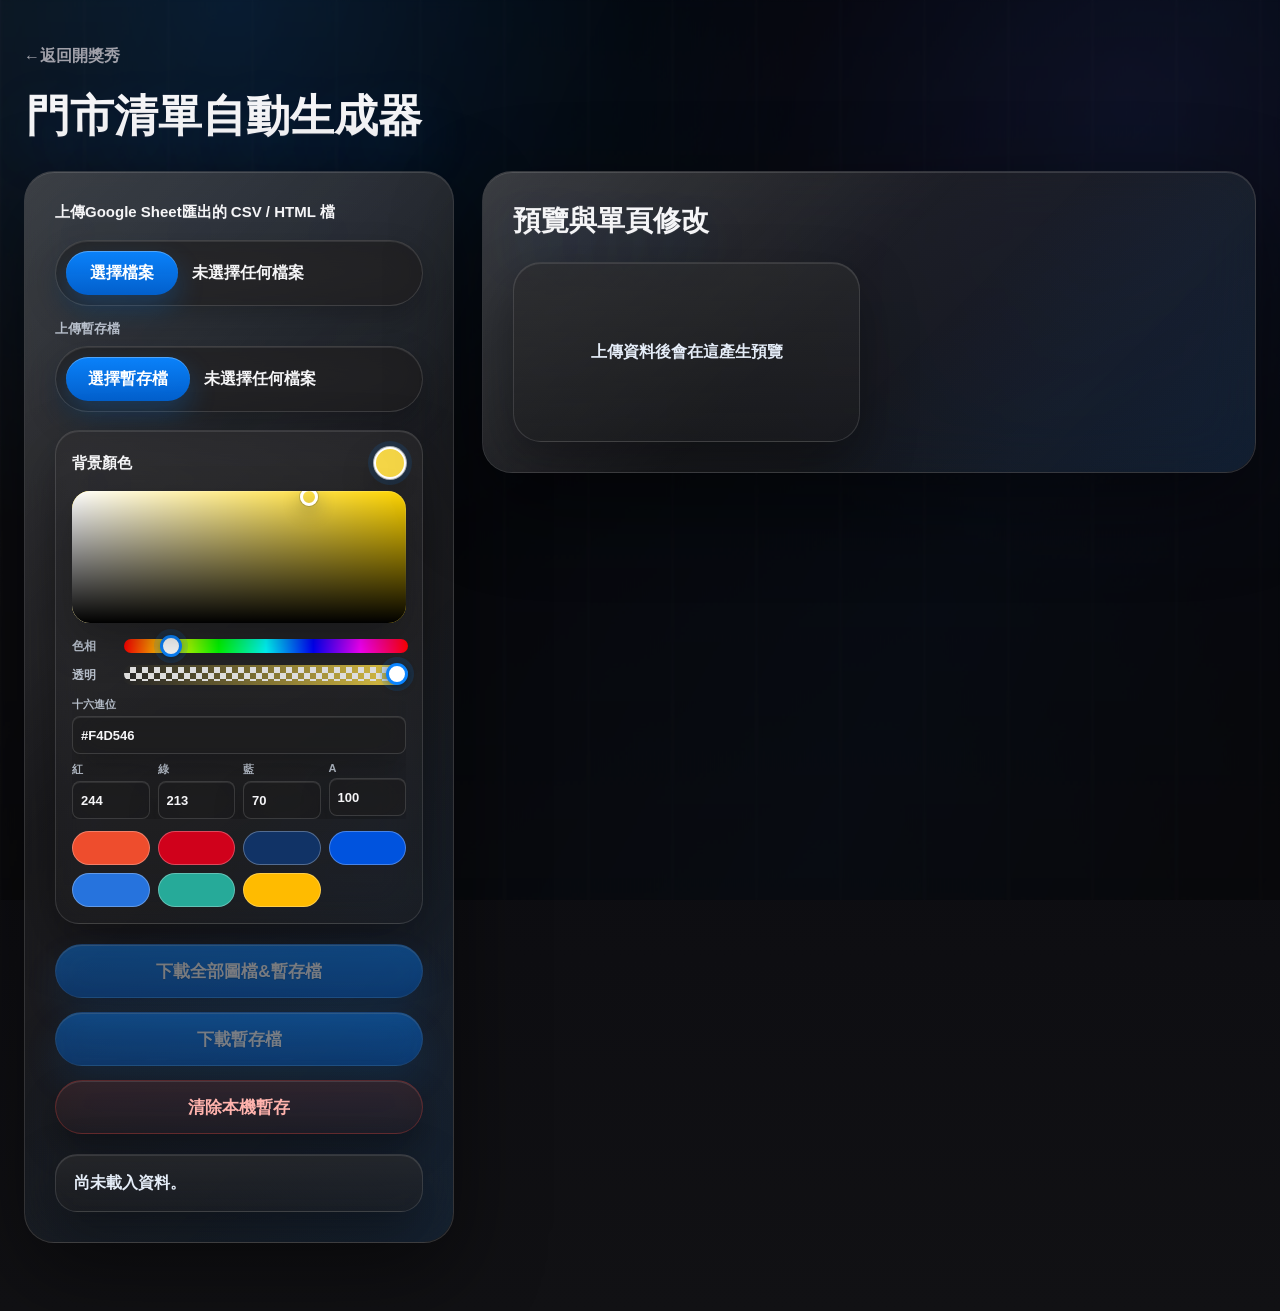
==== 開獎秀/04_門市清單/index.html @ 48f5b007 "feat(lottery-show): integrate store list editor" ====
<!doctype html>
<html lang="zh-Hant">
<head>
<meta charset="utf-8">
<meta name="viewport" content="width=device-width, initial-scale=1">
<title>門市清單自動生成器｜透明底色版</title>
<style>
@font-face{font-family:"ShopeeContentRegular";src:url("https://jimmywu-commits.github.io/shopee/fonts/ShopeeNotoSans(content)-Regular.ttf") format("truetype"),url("../00_蝦皮共用資源/字體/ShopeeNotoSans(content)-Regular.ttf") format("truetype");font-display:block}
@font-face{font-family:"ShopeeContentMedium";src:url("https://jimmywu-commits.github.io/shopee/fonts/ShopeeNotoSans(content)-Medium.ttf") format("truetype"),url("../00_蝦皮共用資源/字體/ShopeeNotoSans(content)-Medium.ttf") format("truetype");font-display:block}
:root{--bg:#f5f5f7;--card:#fff;--ink:#1d1d1f;--muted:#6e6e73;--blue:#0071e3;--red:#ff3b30;--line:rgba(0,0,0,.10);--shadow:0 18px 50px rgba(0,0,0,.08)}
*{box-sizing:border-box}body{margin:0;min-height:100vh;font-family:"ShopeeContentRegular",-apple-system,BlinkMacSystemFont,"SF Pro Display","SF Pro Text","Noto Sans TC","PingFang TC","Microsoft JhengHei",Arial,sans-serif;color:var(--ink);background:linear-gradient(180deg,#fbfbfd 0%,#f5f5f7 60%,#fff 100%)}
main{max-width:1320px;margin:0 auto;padding:36px 24px 56px}.pageNav{margin-bottom:24px}.backLink{display:inline-flex;align-items:center;color:var(--muted);font-weight:800;text-decoration:none}.backLink:hover{color:var(--ink)}.backLink:focus-visible{outline:3px solid rgba(10,132,255,.34);outline-offset:4px;border-radius:6px}.hero{margin-bottom:30px}.hero h1{font-size:44px;line-height:1.05;letter-spacing:-.045em;margin:0 0 12px;font-weight:800}.hero p{font-size:18px;margin:0;color:var(--muted);font-weight:650}.grid{display:grid;grid-template-columns:430px 1fr;gap:28px;align-items:start}.card{background:rgba(255,255,255,.86);border:1px solid rgba(255,255,255,.75);box-shadow:var(--shadow);border-radius:34px;padding:30px;backdrop-filter:blur(24px) saturate(180%);-webkit-backdrop-filter:blur(24px) saturate(180%)}h2{font-size:28px;letter-spacing:-.035em;margin:0 0 22px}.inputCaption{display:block;margin:14px 0 8px;color:var(--muted);font-size:13px;font-weight:850}.fileInput{width:100%;padding:12px;border:1px solid var(--line);border-radius:999px;background:#fff;color:var(--ink);font-weight:700}.fileInput::file-selector-button{border:0;background:var(--blue);color:#fff;border-radius:999px;padding:12px 20px;margin-right:14px;font-weight:800;cursor:pointer}.tempFileInput{margin-bottom:4px}.actions{display:grid;gap:14px;margin:20px 0 0}button{appearance:none;border:0;border-radius:999px;min-height:54px;font-size:17px;font-weight:800;cursor:pointer;background:#e9e9ed;color:var(--ink)}button:disabled{opacity:.42;cursor:not-allowed}.danger{color:var(--red);background:#f2f2f7}.status{margin-top:20px;padding:16px 18px;border-radius:22px;background:#f5f5f7;color:var(--muted);font-weight:750;line-height:1.45;white-space:pre-wrap}.rule{font-size:14px;line-height:1.7;color:var(--muted);font-weight:650;margin-top:18px}.previewGrid{display:grid;grid-template-columns:repeat(auto-fill,minmax(230px,1fr));gap:18px}.empty{min-height:180px;border-radius:28px;background:#f5f5f7;display:grid;place-items:center;color:var(--muted);font-weight:800;text-align:center}.pageCard{background:#fff;border:1px solid var(--line);border-radius:26px;padding:14px;box-shadow:0 10px 30px rgba(0,0,0,.06)}.pageHeader{display:flex;justify-content:space-between;font-size:13px;color:var(--muted);font-weight:800;margin:2px 4px 10px}canvas{width:100%;height:auto;display:block;border-radius:18px;background:#fff}.editBox{width:100%;min-height:108px;margin-top:12px;border:1px solid var(--line);border-radius:18px;padding:12px;font-size:12px;line-height:1.45;resize:vertical}.downloadOne{width:100%;min-height:44px;margin-top:10px;font-size:14px}
.colorPicker{margin-top:18px;padding:16px;border:1px solid var(--line);border-radius:24px;background:#fff;box-shadow:inset 0 0 0 1px rgba(255,255,255,.5)}
.colorTitle{display:flex;align-items:center;justify-content:space-between;margin-bottom:12px;font-size:15px;font-weight:850;color:var(--ink)}
.colorPreview{inline-size:32px;block-size:32px;border-radius:50%;background:#F4D546;border:2px solid #fff;box-shadow:0 0 0 1px var(--line),0 6px 16px rgba(0,0,0,.12)}
.colorSV{position:relative;inline-size:100%;block-size:132px;border-radius:10px;overflow:hidden;background:hsl(50 100% 50%);cursor:crosshair;touch-action:none;box-shadow:inset 0 0 0 1px rgba(0,0,0,.10)}
.colorSV::before{content:"";position:absolute;inset:0;background:linear-gradient(90deg,#fff,rgba(255,255,255,0))}
.colorSV::after{content:"";position:absolute;inset:0;background:linear-gradient(180deg,rgba(0,0,0,0),#000)}
.colorHandle{position:absolute;inline-size:18px;block-size:18px;border-radius:50%;border:3px solid #fff;box-shadow:0 1px 5px rgba(0,0,0,.35);transform:translate(-50%,-50%);z-index:2;pointer-events:none}
.colorRows{display:grid;gap:10px;margin-top:14px}.sliderLine{display:grid;grid-template-columns:40px 1fr;gap:10px;align-items:center}.sliderLabel{font-size:12px;font-weight:800;color:var(--muted)}
.colorRange{appearance:none;width:100%;height:14px;border-radius:999px;outline:none;cursor:pointer}.colorRange::-webkit-slider-thumb{appearance:none;width:22px;height:22px;border-radius:50%;background:#fff;border:3px solid #ff3b30;box-shadow:0 1px 5px rgba(0,0,0,.25)}.colorRange::-moz-range-thumb{width:18px;height:18px;border-radius:50%;background:#fff;border:3px solid #ff3b30;box-shadow:0 1px 5px rgba(0,0,0,.25)}
#hueSlider{background:linear-gradient(90deg,red,#ff0,lime,cyan,blue,magenta,red)}
#alphaSlider{background:linear-gradient(45deg,#ddd 25%,transparent 25%),linear-gradient(-45deg,#ddd 25%,transparent 25%),linear-gradient(45deg,transparent 75%,#ddd 75%),linear-gradient(-45deg,transparent 75%,#ddd 75%);background-size:12px 12px;background-position:0 0,0 6px,6px -6px,-6px 0;position:relative}
.alphaWrap{position:relative}.alphaWrap::after{content:"";position:absolute;inset:0;border-radius:999px;background:linear-gradient(90deg,rgba(255,255,255,0),var(--alphaColor, rgb(244,213,70)));pointer-events:none}.alphaWrap input{position:relative;z-index:1;background:transparent}
.colorFields{display:grid;grid-template-columns:repeat(4,minmax(0,1fr));gap:8px;margin-top:12px;inline-size:100%;max-inline-size:100%;overflow:hidden}.field{min-width:0}.field:first-child{grid-column:1/-1}.field label{display:block;font-size:11px;font-weight:800;color:var(--muted);margin-bottom:4px}.field input{width:100%;max-width:100%;min-width:0;min-height:38px;border:1px solid var(--line);border-radius:8px;padding:7px 8px;font-size:13px;font-weight:700;color:var(--ink);background:#fff;appearance:textfield;box-sizing:border-box}.field input::-webkit-outer-spin-button,.field input::-webkit-inner-spin-button{appearance:none;margin:0}.swatches{display:grid;grid-template-columns:repeat(4,minmax(0,1fr));gap:8px;margin-top:12px;inline-size:100%;max-inline-size:100%;overflow:hidden}.swatch{min-width:0;min-height:34px;border-radius:999px;border:1px solid var(--line);box-shadow:inset 0 0 0 2px rgba(255,255,255,.85);font-size:0}.swatch:nth-child(n+5){grid-column:auto}@media (max-width:480px){.colorFields{grid-template-columns:repeat(4,minmax(0,1fr))}.swatches{grid-template-columns:repeat(4,minmax(0,1fr))}}
@media(max-width:900px){main{padding:28px 16px}.grid{grid-template-columns:1fr}.hero h1{font-size:34px}}
/* 視覺層覆蓋：只強化頁面玻璃質感，不修改資料解析、畫布輸出與下載邏輯。 */
:root{--ink:#172238;--muted:#657084;--blue:#1769ff;--blue-deep:#153a72;--red:#ff453a;--line:rgba(30,55,90,.14);--glass:rgba(255,255,255,.58);--glass-strong:rgba(255,255,255,.78);--shadow:0 24px 80px rgba(23,34,56,.16)}
body{color:var(--ink);background:linear-gradient(135deg,#f9fbff 0%,#edf4ff 46%,#f8fbff 100%);overflow-x:hidden}
body::before{content:"";position:fixed;inset:0;z-index:-2;pointer-events:none;background:linear-gradient(115deg,rgba(23,105,255,.12),rgba(255,255,255,0) 32%,rgba(38,170,153,.10) 68%,rgba(255,255,255,.20)),repeating-linear-gradient(90deg,rgba(23,105,255,.035) 0 1px,transparent 1px 74px);background-size:100% 100%,74px 74px}
body::after{content:"";position:fixed;inset:0;z-index:-1;pointer-events:none;background:linear-gradient(rgba(255,255,255,.45),rgba(255,255,255,.10));backdrop-filter:blur(1px);-webkit-backdrop-filter:blur(1px)}
main{position:relative;padding:46px 24px 68px}
.hero{position:relative;margin-bottom:32px;padding:2px 2px 0}
.hero h1{max-width:760px;color:var(--blue-deep);letter-spacing:0;font-weight:900;text-shadow:0 1px 0 rgba(255,255,255,.85),0 16px 44px rgba(23,105,255,.16)}
.hero p{max-width:760px;margin-top:14px;color:var(--muted);line-height:1.7;font-weight:760}
.card{position:relative;overflow:hidden;background:linear-gradient(155deg,rgba(255,255,255,.84),rgba(255,255,255,.48));border:1px solid rgba(255,255,255,.78);border-radius:30px;box-shadow:var(--shadow),inset 0 1px 0 rgba(255,255,255,.90);backdrop-filter:blur(28px) saturate(180%);-webkit-backdrop-filter:blur(28px) saturate(180%)}
.card::before{content:"";position:absolute;inset:0;pointer-events:none;border-radius:inherit;background:linear-gradient(135deg,rgba(255,255,255,.82),rgba(255,255,255,0) 44%),linear-gradient(315deg,rgba(23,105,255,.08),rgba(255,255,255,0) 38%)}
.card>*{position:relative}
h2{color:var(--blue-deep);letter-spacing:0;font-weight:900;text-shadow:0 1px 0 rgba(255,255,255,.78)}
.fileInput,.field input,.editBox{border:1px solid rgba(255,255,255,.82);background:rgba(255,255,255,.68);box-shadow:inset 0 1px 0 rgba(255,255,255,.88),0 10px 24px rgba(23,34,56,.06);backdrop-filter:blur(18px);-webkit-backdrop-filter:blur(18px)}
.fileInput::file-selector-button{border:1px solid rgba(255,255,255,.58);background:linear-gradient(180deg,rgba(31,132,255,.98),rgba(18,88,224,.92));box-shadow:inset 0 1px 0 rgba(255,255,255,.42),0 12px 26px rgba(23,105,255,.28)}
button{border:1px solid rgba(255,255,255,.72);background:linear-gradient(180deg,rgba(255,255,255,.82),rgba(238,243,252,.68));box-shadow:inset 0 1px 0 rgba(255,255,255,.94),0 14px 30px rgba(23,34,56,.11);backdrop-filter:blur(18px) saturate(165%);-webkit-backdrop-filter:blur(18px) saturate(165%);transition:transform .18s ease,box-shadow .18s ease,filter .18s ease}
button:hover:not(:disabled){transform:translateY(-1px);filter:saturate(112%);box-shadow:inset 0 1px 0 rgba(255,255,255,.96),0 18px 38px rgba(23,34,56,.15)}
button:active:not(:disabled){transform:translateY(0);box-shadow:inset 0 2px 5px rgba(23,34,56,.10),0 9px 20px rgba(23,34,56,.10)}
#downloadAllBtn,#downloadTempBtn,.downloadOne{background:linear-gradient(180deg,rgba(31,132,255,.98),rgba(18,88,224,.92));color:#fff;text-shadow:0 1px 0 rgba(0,0,0,.18);box-shadow:inset 0 1px 0 rgba(255,255,255,.42),0 16px 34px rgba(23,105,255,.30)}
.danger{color:var(--red);background:linear-gradient(180deg,rgba(255,255,255,.82),rgba(255,239,238,.70));border-color:rgba(255,69,58,.22)}
.status,.empty{border:1px solid rgba(255,255,255,.72);background:rgba(255,255,255,.52);box-shadow:inset 0 1px 0 rgba(255,255,255,.82)}
.rule{color:var(--muted)}
.colorPicker{background:linear-gradient(180deg,rgba(255,255,255,.62),rgba(255,255,255,.38));border:1px solid rgba(255,255,255,.72);box-shadow:inset 0 1px 0 rgba(255,255,255,.86),0 16px 34px rgba(23,34,56,.08);backdrop-filter:blur(22px) saturate(170%);-webkit-backdrop-filter:blur(22px) saturate(170%)}
.colorTitle{color:var(--blue-deep)}
.grid>.card:first-child>h2{font-size:15px;line-height:1.35;margin-bottom:18px}
.colorPreview{box-shadow:0 0 0 1px rgba(255,255,255,.96),0 0 0 5px rgba(23,105,255,.10),0 12px 24px rgba(23,34,56,.16)}
.colorSV{border-radius:18px;box-shadow:inset 0 0 0 1px rgba(255,255,255,.52),0 12px 28px rgba(23,34,56,.12)}
.colorHandle{box-shadow:0 0 0 1px rgba(23,34,56,.18),0 6px 18px rgba(23,34,56,.30)}
.colorRange::-webkit-slider-thumb{border-color:var(--blue);box-shadow:0 1px 7px rgba(23,34,56,.28),0 0 0 5px rgba(23,105,255,.10)}
.colorRange::-moz-range-thumb{border-color:var(--blue);box-shadow:0 1px 7px rgba(23,34,56,.28),0 0 0 5px rgba(23,105,255,.10)}
.swatch{border:1px solid rgba(255,255,255,.80);box-shadow:inset 0 0 0 2px rgba(255,255,255,.72),0 10px 22px rgba(23,34,56,.12);transition:transform .18s ease,box-shadow .18s ease}
.swatch:hover{transform:translateY(-1px);box-shadow:inset 0 0 0 2px rgba(255,255,255,.82),0 15px 30px rgba(23,34,56,.16)}
.swatch,.swatch:hover{box-shadow:none}
/* 深色底模式：保持玻璃 UI 層次與文字對比，只影響網頁介面，不影響輸出圖片。 */
body{color:#eef6ff;background:linear-gradient(135deg,#07111f 0%,#0d1d34 48%,#111827 100%)}
body::before{background:linear-gradient(115deg,rgba(39,123,255,.20),rgba(255,255,255,0) 34%,rgba(38,170,153,.12) 70%,rgba(255,255,255,.04)),repeating-linear-gradient(90deg,rgba(153,199,255,.045) 0 1px,transparent 1px 74px)}
body::after{background:linear-gradient(rgba(3,8,18,.28),rgba(3,8,18,.58));backdrop-filter:blur(1px);-webkit-backdrop-filter:blur(1px)}
.hero h1,h2,.colorTitle{color:#dcecff;text-shadow:0 1px 0 rgba(255,255,255,.08),0 18px 48px rgba(39,123,255,.28)}
.card{background:linear-gradient(155deg,rgba(21,38,64,.78),rgba(11,22,39,.58));border-color:rgba(181,213,255,.18);box-shadow:0 28px 86px rgba(0,0,0,.34),inset 0 1px 0 rgba(255,255,255,.16)}
.card::before{background:linear-gradient(135deg,rgba(255,255,255,.16),rgba(255,255,255,0) 44%),linear-gradient(315deg,rgba(39,123,255,.18),rgba(255,255,255,0) 42%)}
.fileInput,.field input,.editBox{color:#eef6ff;background:rgba(13,25,43,.62);border-color:rgba(181,213,255,.18);box-shadow:inset 0 1px 0 rgba(255,255,255,.10),0 10px 24px rgba(0,0,0,.18)}
.fileInput::file-selector-button{background:linear-gradient(180deg,rgba(55,141,255,.98),rgba(20,91,221,.92));box-shadow:inset 0 1px 0 rgba(255,255,255,.34),0 12px 26px rgba(28,105,255,.34)}
button{color:#eef6ff;background:linear-gradient(180deg,rgba(37,56,84,.72),rgba(22,36,58,.64));border-color:rgba(181,213,255,.18);box-shadow:inset 0 1px 0 rgba(255,255,255,.12),0 14px 30px rgba(0,0,0,.24)}
#downloadAllBtn,#downloadTempBtn,.downloadOne{background:linear-gradient(180deg,rgba(55,141,255,.98),rgba(20,91,221,.92));box-shadow:inset 0 1px 0 rgba(255,255,255,.34),0 16px 34px rgba(28,105,255,.34)}
.danger{color:#ff8d86;background:linear-gradient(180deg,rgba(70,35,42,.72),rgba(46,24,31,.64));border-color:rgba(255,106,96,.24)}
.status,.empty,.colorPicker,.pageCard{color:#dbe8f8;background:linear-gradient(180deg,rgba(20,36,60,.66),rgba(12,24,42,.50));border-color:rgba(181,213,255,.16);box-shadow:inset 0 1px 0 rgba(255,255,255,.12),0 18px 42px rgba(0,0,0,.22)}
.rule,.sliderLabel,.field label,.pageHeader{color:#9fb2ca}
.colorPreview{box-shadow:0 0 0 1px rgba(255,255,255,.72),0 0 0 6px rgba(88,156,255,.18)}
.colorSV{box-shadow:inset 0 0 0 1px rgba(255,255,255,.18)}
.alphaWrap::after{opacity:.9}
.swatch{border-color:rgba(255,255,255,.32)}
canvas{box-shadow:0 14px 34px rgba(0,0,0,.28)}
.hero h1{color:#fff;text-shadow:0 1px 0 rgba(255,255,255,.08),0 18px 48px rgba(39,123,255,.34)}
.pageCard{background:linear-gradient(180deg,rgba(255,255,255,.82),rgba(255,255,255,.60));border:1px solid rgba(255,255,255,.80);border-radius:24px;box-shadow:0 18px 45px rgba(23,34,56,.12),inset 0 1px 0 rgba(255,255,255,.88);backdrop-filter:blur(20px);-webkit-backdrop-filter:blur(20px)}
.pageHeader{color:var(--muted);font-weight:900}
canvas{border-radius:18px;box-shadow:0 12px 28px rgba(23,34,56,.12)}
.editBox:focus,.field input:focus,.fileInput:focus-visible,button:focus-visible{outline:3px solid rgba(23,105,255,.22);outline-offset:3px}
/* Apple 深夜模式：低飽和黑灰底與柔和玻璃層，不影響輸出圖片。 */
:root{--ink:#f5f5f7;--muted:#a1a1aa;--blue:#0a84ff;--blue-deep:#e9f2ff;--red:#ff453a;--line:rgba(255,255,255,.12);--shadow:0 28px 80px rgba(0,0,0,.42)}
body{color:#f5f5f7;background:radial-gradient(circle at 18% 0%,rgba(10,132,255,.18),transparent 34%),radial-gradient(circle at 88% 8%,rgba(94,92,230,.12),transparent 30%),linear-gradient(180deg,#050507 0%,#0b0b10 46%,#111114 100%)}
body::before{background:linear-gradient(115deg,rgba(255,255,255,.035),rgba(255,255,255,0) 34%,rgba(10,132,255,.045) 72%,rgba(255,255,255,0)),repeating-linear-gradient(90deg,rgba(255,255,255,.024) 0 1px,transparent 1px 84px)}
body::after{background:linear-gradient(180deg,rgba(0,0,0,.10),rgba(0,0,0,.34));backdrop-filter:blur(1px);-webkit-backdrop-filter:blur(1px)}
.hero h1,h2,.colorTitle{color:#f5f5f7;text-shadow:0 1px 0 rgba(255,255,255,.05),0 22px 62px rgba(10,132,255,.20)}
.card{background:linear-gradient(155deg,rgba(44,44,46,.72),rgba(28,28,30,.56));border-color:rgba(255,255,255,.12);box-shadow:0 30px 90px rgba(0,0,0,.46),inset 0 1px 0 rgba(255,255,255,.13)}
.card::before{background:linear-gradient(135deg,rgba(255,255,255,.12),rgba(255,255,255,0) 46%),linear-gradient(315deg,rgba(10,132,255,.10),rgba(255,255,255,0) 44%)}
.fileInput,.field input,.editBox{color:#f5f5f7;background:rgba(28,28,30,.66);border-color:rgba(255,255,255,.14);box-shadow:inset 0 1px 0 rgba(255,255,255,.09),0 12px 30px rgba(0,0,0,.24)}
.fileInput::file-selector-button,#downloadAllBtn,#downloadTempBtn,.downloadOne{background:linear-gradient(180deg,rgba(10,132,255,.98),rgba(0,99,214,.94));box-shadow:inset 0 1px 0 rgba(255,255,255,.28),0 16px 38px rgba(10,132,255,.26)}
button{color:#f5f5f7;background:linear-gradient(180deg,rgba(58,58,60,.76),rgba(44,44,46,.62));border-color:rgba(255,255,255,.14);box-shadow:inset 0 1px 0 rgba(255,255,255,.11),0 16px 34px rgba(0,0,0,.30)}
.danger{color:#ffb3ad;background:linear-gradient(180deg,rgba(59,36,40,.70),rgba(35,28,33,.62));border-color:rgba(255,69,58,.26)}
.status,.empty,.colorPicker,.pageCard{color:#e5edf8;background:linear-gradient(180deg,rgba(44,44,46,.64),rgba(28,28,30,.50));border-color:rgba(255,255,255,.12);box-shadow:inset 0 1px 0 rgba(255,255,255,.10),0 22px 54px rgba(0,0,0,.34)}
.pageCard{background:linear-gradient(180deg,rgba(245,245,247,.88),rgba(245,245,247,.68));border-color:rgba(255,255,255,.70);box-shadow:0 18px 48px rgba(0,0,0,.28),inset 0 1px 0 rgba(255,255,255,.84)}
.rule,.sliderLabel,.field label,.pageHeader,.inputCaption{color:#b8c0cc}
.pageHeader{color:#6b7280}
.colorPreview{box-shadow:0 0 0 1px rgba(255,255,255,.62),0 0 0 6px rgba(10,132,255,.12),0 16px 34px rgba(0,0,0,.30)}
.colorSV{box-shadow:inset 0 0 0 1px rgba(255,255,255,.16),0 18px 40px rgba(0,0,0,.28)}
.colorRange::-webkit-slider-thumb{border-color:#0a84ff;box-shadow:0 2px 9px rgba(0,0,0,.38),0 0 0 6px rgba(10,132,255,.14)}
.colorRange::-moz-range-thumb{border-color:#0a84ff;box-shadow:0 2px 9px rgba(0,0,0,.38),0 0 0 6px rgba(10,132,255,.14)}
.swatch{border-color:rgba(255,255,255,.28)}
canvas{box-shadow:0 14px 34px rgba(0,0,0,.22)}
@media(max-width:900px){main{padding:30px 16px 48px}.card{border-radius:26px;padding:24px}.hero h1{font-size:36px;line-height:1.12}}
.pageActions{display:grid;grid-template-columns:1fr 1fr;gap:10px;margin-top:10px}
.pageActions .downloadOne,.pageActions .zoomOne{width:100%;min-height:44px;margin-top:0;font-size:14px}
.zoomOne{background:linear-gradient(180deg,rgba(37,56,84,.72),rgba(22,36,58,.64));color:#eef6ff}
.modalOverlay{position:fixed;inset:0;z-index:20;display:none;align-items:center;justify-content:center;padding:22px;background:rgba(2,8,18,.72);backdrop-filter:blur(18px) saturate(150%);-webkit-backdrop-filter:blur(18px) saturate(150%)}
.modalOverlay.isOpen{display:flex}
.zoomDialog{width:min(1120px,100%);height:min(92vh,980px);display:grid;grid-template-rows:auto 1fr auto;gap:14px;padding:18px;border-radius:28px;background:linear-gradient(155deg,rgba(21,38,64,.88),rgba(11,22,39,.72));border:1px solid rgba(181,213,255,.22);box-shadow:0 30px 90px rgba(0,0,0,.48),inset 0 1px 0 rgba(255,255,255,.16)}
.zoomHeader,.zoomControls{display:flex;align-items:center;justify-content:space-between;gap:12px;color:#eef6ff;font-weight:900}
.zoomHeader h3{margin:0;font-size:18px;letter-spacing:0}
.zoomClose{inline-size:44px;block-size:44px;min-height:44px;padding:0;font-size:26px;line-height:1;background:rgba(255,255,255,.10);border-color:rgba(255,255,255,.18)}
.zoomViewport{position:relative;min-height:0;overflow:hidden;border-radius:20px;background:rgba(3,9,18,.58);border:1px solid rgba(181,213,255,.16);padding:20px;cursor:grab;touch-action:none;user-select:none}
.zoomViewport.isDragging{cursor:grabbing}
#zoomCanvas{position:absolute;left:0;top:0;width:auto;height:auto;max-width:none;border-radius:0;background:#fff;box-shadow:0 18px 48px rgba(0,0,0,.42);will-change:transform}
.zoomControls label{font-size:14px;color:#bcd1ea}
.zoomRange{flex:1;max-width:520px;appearance:none;height:12px;border-radius:999px;background:linear-gradient(90deg,#5f9cff,#eaf3ff)}
.zoomRange::-webkit-slider-thumb{appearance:none;width:24px;height:24px;border-radius:50%;background:#fff;border:4px solid #1769ff;box-shadow:0 4px 14px rgba(0,0,0,.32)}
.zoomRange::-moz-range-thumb{width:18px;height:18px;border-radius:50%;background:#fff;border:4px solid #1769ff;box-shadow:0 4px 14px rgba(0,0,0,.32)}
.zoomValue{min-width:52px;text-align:right;color:#eef6ff}
@media(max-width:640px){.pageActions{grid-template-columns:1fr}.zoomDialog{height:94vh;padding:14px}.zoomControls{align-items:stretch;flex-wrap:wrap}.zoomRange{max-width:none;flex-basis:100%}}
/* 響應式版面：只調整網頁介面尺寸，不改 1080x1920 輸出畫布。 */
@media(max-width:1180px){
  main{max-width:980px}
  .grid{grid-template-columns:minmax(320px,390px) minmax(0,1fr);gap:22px}
  .previewGrid{grid-template-columns:repeat(auto-fill,minmax(210px,1fr));gap:16px}
}
@media(max-width:900px){
  main{max-width:720px;padding:28px 18px 48px}
  .hero{margin-bottom:24px}
  .hero h1{font-size:clamp(34px,9vw,54px);line-height:1.08}
  .grid{grid-template-columns:1fr;gap:20px}
  .card{border-radius:26px;padding:24px}
  .previewGrid{grid-template-columns:repeat(auto-fill,minmax(220px,1fr))}
}
@media(max-width:640px){
  main{padding:22px 12px 38px}
  .hero h1{font-size:clamp(30px,13vw,42px);line-height:1.12}
  h2{font-size:clamp(22px,8vw,30px);line-height:1.18}
  .grid>.card:first-child>h2{font-size:clamp(18px,5.8vw,24px)}
  .card{border-radius:22px;padding:18px}
  .fileInput{border-radius:24px;padding:10px;font-size:14px}
  .fileInput::file-selector-button{display:block;width:100%;margin:0 0 10px;padding:12px 16px}
  .colorPicker{padding:14px;border-radius:20px}
  .colorSV{block-size:118px}
  .sliderLine{grid-template-columns:34px 1fr;gap:8px}
  .colorFields{grid-template-columns:repeat(2,minmax(0,1fr));gap:10px}
  .field:first-child{grid-column:1/-1}
  .swatches{grid-template-columns:repeat(3,minmax(0,1fr));gap:10px}
  .swatch{min-height:42px}
  .actions{gap:12px}
  button{min-height:50px;font-size:16px}
  .status{border-radius:18px;padding:14px;font-size:15px}
  .previewGrid{grid-template-columns:1fr;gap:14px}
  .pageCard{border-radius:20px;padding:12px}
  .editBox{min-height:118px;font-size:13px}
  .pageActions{grid-template-columns:1fr;gap:9px}
  .modalOverlay{padding:10px}
  .zoomDialog{width:100%;height:94dvh;border-radius:22px;padding:12px;gap:10px}
  .zoomHeader h3{font-size:16px}
  .zoomClose{inline-size:40px;block-size:40px;min-height:40px}
  .zoomViewport{padding:12px;border-radius:16px}
  .zoomControls{display:grid;grid-template-columns:auto 1fr auto;gap:10px}
  .zoomRange{grid-column:1/-1;max-width:none;width:100%}
}
@media(max-width:380px){
  main{padding-inline:10px}
  .card{padding:14px}
  .colorFields{grid-template-columns:1fr 1fr}
  .field input{font-size:12px;padding-inline:7px}
  .swatches{grid-template-columns:repeat(2,minmax(0,1fr))}
  .pageHeader{font-size:12px}
}
/* Cross-browser normalized upload controls: Chrome and Safari render the same custom UI. */
.nativeFileInput{position:absolute;inline-size:1px;block-size:1px;opacity:0;overflow:hidden;clip:rect(0 0 0 0);clip-path:inset(50%);white-space:nowrap}
.fileControl{display:grid;grid-template-columns:minmax(112px,auto) minmax(0,1fr);align-items:center;gap:14px;width:100%;min-height:64px;padding:10px 18px 10px 10px;border-radius:999px;color:#f5f5f7;background:rgba(28,28,30,.66);border:1px solid rgba(255,255,255,.14);box-shadow:inset 0 1px 0 rgba(255,255,255,.09),0 12px 30px rgba(0,0,0,.24);cursor:pointer;user-select:none;-webkit-user-select:none;backdrop-filter:blur(18px);-webkit-backdrop-filter:blur(18px)}
.fileControl:hover{border-color:rgba(255,255,255,.22);box-shadow:inset 0 1px 0 rgba(255,255,255,.12),0 16px 34px rgba(0,0,0,.28)}
.fileButton{display:inline-grid;place-items:center;min-height:44px;padding:0 22px;border-radius:999px;background:linear-gradient(180deg,rgba(10,132,255,.98),rgba(0,99,214,.94));color:#fff;font-weight:900;text-align:center;box-shadow:inset 0 1px 0 rgba(255,255,255,.28),0 12px 28px rgba(10,132,255,.24);white-space:nowrap}
.fileName{min-width:0;overflow:hidden;text-overflow:ellipsis;white-space:nowrap;color:#f5f5f7;font-weight:850}
.tempFileControl{margin-bottom:4px}
.fileControl.isFocused{outline:3px solid rgba(10,132,255,.34);outline-offset:3px}
@media(max-width:520px){
  .fileControl{grid-template-columns:1fr;border-radius:24px;padding:10px;gap:10px}
  .fileButton{width:100%}
  .fileName{text-align:center}
}
.editorShell{position:relative;margin-top:12px;border-radius:18px;background:rgba(28,28,30,.66);border:1px solid rgba(255,255,255,.14);box-shadow:inset 0 1px 0 rgba(255,255,255,.09),0 12px 30px rgba(0,0,0,.24);overflow:hidden;backdrop-filter:blur(18px);-webkit-backdrop-filter:blur(18px)}
.editorShell .editBox{display:block;width:100%;height:132px;min-height:132px;margin:0;padding:12px 28px 12px 12px;border:0;border-radius:0;background:transparent;box-shadow:none;resize:none;overflow:auto;color:#f5f5f7;scrollbar-width:none;-ms-overflow-style:none;outline:0}
.editorShell .editBox::-webkit-scrollbar{width:0;height:0;display:none}
.editorShell:focus-within{outline:3px solid rgba(10,132,255,.34);outline-offset:3px}
.customScrollbar{position:absolute;top:10px;right:8px;bottom:10px;width:8px;border-radius:999px;background:rgba(255,255,255,.08);box-shadow:inset 0 1px 0 rgba(255,255,255,.07);opacity:0;transition:opacity .18s ease;pointer-events:none}
.editorShell:hover .customScrollbar,.editorShell:focus-within .customScrollbar,.customScrollbar.isVisible{opacity:1}
.customScrollbar.isNeeded{pointer-events:auto}
.customScrollbarThumb{position:absolute;left:1px;top:0;width:6px;min-height:28px;border-radius:999px;background:linear-gradient(180deg,rgba(255,255,255,.86),rgba(190,209,234,.72));box-shadow:0 2px 8px rgba(0,0,0,.28),inset 0 1px 0 rgba(255,255,255,.56);cursor:grab;touch-action:none}
.customScrollbarThumb:active,.customScrollbarThumb.isDragging{cursor:grabbing;background:linear-gradient(180deg,#fff,rgba(210,228,250,.86))}
@media(max-width:640px){.editorShell .editBox{height:142px;min-height:142px;font-size:13px}.customScrollbar{right:7px;width:9px}.customScrollbarThumb{width:7px}}
</style>
</head>
<body>
<main>
<nav class="pageNav" aria-label="頁面導覽"><a class="backLink" href="../"><span aria-hidden="true">←</span> 返回開獎秀</a></nav>
<section class="hero"><h1>門市清單自動生成器</h1></section>
<section class="grid">
  <div class="card">
    <h2>上傳Google Sheet匯出的 CSV / HTML 檔</h2>
    <label class="fileControl" for="fileInput">
      <span class="fileButton">選擇檔案</span>
      <span id="fileName" class="fileName">未選擇任何檔案</span>
    </label>
    <input id="fileInput" class="nativeFileInput" type="file" accept=".html,.htm,.csv,.tsv,.txt,text/html,text/csv,text/tab-separated-values,text/plain">
    <label class="inputCaption" for="tempFileInput">上傳暫存檔</label>
    <label class="fileControl tempFileControl" for="tempFileInput">
      <span class="fileButton">選擇暫存檔</span>
      <span id="tempFileName" class="fileName">未選擇任何檔案</span>
    </label>
    <input id="tempFileInput" class="nativeFileInput" type="file" accept=".js,application/javascript,text/javascript">

    <div class="colorPicker" aria-label="背景顏色選擇器">
      <div class="colorTitle"><span>背景顏色</span><span id="colorPreview" class="colorPreview"></span></div>
      <input id="backgroundColor" type="color" value="#F4D546" hidden>
      <div id="colorSV" class="colorSV"><span id="colorHandle" class="colorHandle"></span></div>
      <div class="colorRows">
        <div class="sliderLine"><span class="sliderLabel">色相</span><input id="hueSlider" class="colorRange" type="range" min="0" max="360" value="50"></div>
        <div class="sliderLine"><span class="sliderLabel">透明</span><span class="alphaWrap"><input id="alphaSlider" class="colorRange" type="range" min="0" max="100" value="100"></span></div>
      </div>
      <div class="colorFields">
        <div class="field"><label>十六進位</label><input id="backgroundHex" value="#F4D546" maxlength="7" spellcheck="false"></div>
        <div class="field"><label>紅</label><input id="colorR" type="number" min="0" max="255" value="244"></div>
        <div class="field"><label>綠</label><input id="colorG" type="number" min="0" max="255" value="213"></div>
        <div class="field"><label>藍</label><input id="colorB" type="number" min="0" max="255" value="70"></div>
        <div class="field"><label>A</label><input id="colorA" type="number" min="0" max="100" value="100"></div>
      </div>
      <div class="swatches">
        <button class="swatch" type="button" data-color="#EE4D2D" style="background:#EE4D2D" title="Shopee Orange #EE4D2D">Shopee Orange</button>
        <button class="swatch" type="button" data-color="#D0011B" style="background:#D0011B" title="Shopee Red #D0011B">Shopee Red</button>
        <button class="swatch" type="button" data-color="#113366" style="background:#113366" title="Shopee Navy Blue #113366">Shopee Navy Blue</button>
        <button class="swatch" type="button" data-color="#0053DE" style="background:#0053DE" title="Bright Blue #0053DE">Bright Blue</button>
        <button class="swatch" type="button" data-color="#2673DD" style="background:#2673DD" title="Light Blue #2673DD">Light Blue</button>
        <button class="swatch" type="button" data-color="#26AA99" style="background:#26AA99" title="Cyan #26AA99">Cyan</button>
        <button class="swatch" type="button" data-color="#FFBB00" style="background:#FFBB00" title="Yellow #FFBB00">Yellow</button>
      </div>
    </div>

    <div class="actions">
      <button id="downloadAllBtn" type="button" disabled>下載全部圖檔&暫存檔</button>
      <button id="downloadTempBtn" type="button" disabled>下載暫存檔</button>
      <button id="clearBtn" class="danger" type="button">清除本機暫存</button>
    </div>
    <div id="status" class="status">尚未載入資料。</div>
  </div>
  <div class="card">
    <h2>預覽與單頁修改</h2>
    <div id="previewGrid" class="previewGrid"><div class="empty">上傳資料後會在這產生預覽</div></div>
  </div>
</section>
</main>
<div id="zoomModal" class="modalOverlay" aria-hidden="true">
  <div class="zoomDialog" role="dialog" aria-modal="true" aria-labelledby="zoomTitle">
    <div class="zoomHeader">
      <h3 id="zoomTitle">放大預覽</h3>
      <button id="zoomCloseBtn" class="zoomClose" type="button" aria-label="關閉">×</button>
    </div>
    <div id="zoomViewport" class="zoomViewport">
      <canvas id="zoomCanvas" width="1080" height="1920"></canvas>
    </div>
    <div class="zoomControls">
      <label for="zoomRange">縮放</label>
      <input id="zoomRange" class="zoomRange" type="range" min="30" max="220" value="70">
      <span id="zoomValue" class="zoomValue">70%</span>
    </div>
  </div>
</div>
<script>
(function(){
'use strict';
const CONFIG={width:1080,height:1920,storesPerColumn:53,columnsPerPage:3,contentTop:184,contentBottom:1644,columnX:[118,407,695],numberNameGap:72,fontRegular:'ShopeeContentRegular, "Noto Sans TC", "Microsoft JhengHei", sans-serif',fontMedium:'ShopeeContentMedium, "Noto Sans TC", "Microsoft JhengHei", sans-serif',fontSize:21,minFontSize:16,textColor:'#5a3428',maxNameWidth:205};
const TEMP_FILE_VERSION=1;
const TEMP_FILE_GLOBAL='STORE_LIST_TEMP_DATA';
const FONT_URLS={
  regular:[
    'https://jimmywu-commits.github.io/shopee/fonts/ShopeeNotoSans(content)-Regular.ttf',
    '../00_蝦皮共用資源/字體/ShopeeNotoSans(content)-Regular.ttf'
  ],
  medium:[
    'https://jimmywu-commits.github.io/shopee/fonts/ShopeeNotoSans(content)-Medium.ttf',
    '../00_蝦皮共用資源/字體/ShopeeNotoSans(content)-Medium.ttf'
  ]
};
// 53列使用文字中心點平均分布：上方避開標題、下方保留安全邊界，不壓到底框。
CONFIG.rowHeight=(CONFIG.contentBottom-CONFIG.contentTop)/(CONFIG.storesPerColumn-1);
CONFIG.storesPerPage=CONFIG.storesPerColumn*CONFIG.columnsPerPage;
const BG_DATA_URL='[data-uri]';
const backgroundImage=new Image();
backgroundImage.src=BG_DATA_URL;
let currentPages=[];let renderedCanvases=[];let processingKey='';let activeZoomCanvas=null;
const zoomState={scale:.7,x:0,y:0,isDragging:false,startX:0,startY:0,originX:0,originY:0};
const $=id=>document.getElementById(id);
function setStatus(msg){$('status').textContent=msg;}
window.addEventListener('error',e=>{setStatus('程式錯誤：'+(e.message||'未知錯誤'));});
window.addEventListener('unhandledrejection',e=>{setStatus('程式錯誤：'+((e.reason&&e.reason.message)||e.reason||'未知錯誤'));});
async function loadFonts(){try{if(document.fonts&&document.fonts.load){await Promise.all([document.fonts.load('21px ShopeeContentRegular'),document.fonts.load('21px ShopeeContentMedium')]);await document.fonts.ready;}}catch(err){console.warn('Shopee fonts failed, fallback fonts will be used.',err);}}
function getFont(size,family){return size+'px '+family;}
// 只有英文字母、數字與空格用 Medium；中文、連字號與其他符號都用 Regular。
function shouldUseMediumFont(char){return /[A-Za-z0-9 ]/.test(char);}
async function init(){initBackgroundControls();initZoomModal();await loadFonts();const input=$('fileInput');const tempInput=$('tempFileInput');initUploadControlFocus(input);initUploadControlFocus(tempInput);input.addEventListener('change',()=>processSelectedFile('change'));input.addEventListener('input',()=>processSelectedFile('input'));if(tempInput){tempInput.addEventListener('change',handleTempFileUpload);tempInput.addEventListener('input',handleTempFileUpload);}$('downloadAllBtn').addEventListener('click',downloadAllCanvases);$('downloadTempBtn').addEventListener('click',downloadTempFile);$('clearBtn').addEventListener('click',clearAll);setInterval(()=>{if(input.files&&input.files[0])processSelectedFile('poll');},700);}
function initUploadControlFocus(input){
  if(!input)return;
  const control=document.querySelector('label[for="'+input.id+'"]');
  if(!control)return;
  input.addEventListener('focus',()=>control.classList.add('isFocused'));
  input.addEventListener('blur',()=>control.classList.remove('isFocused'));
}
function setUploadFileName(targetId,file){
  const target=$(targetId);
  if(target)target.textContent=file&&file.name?file.name:'未選擇任何檔案';
}
function processSelectedFile(source){const input=$('fileInput');const file=input.files&&input.files[0];if(!file)return;const key=file.name+'|'+file.size+'|'+file.lastModified;if(key===processingKey)return;processingKey=key;handleFile(file,input,source);}
function handleFile(file,input,source){setUploadFileName('fileName',file);const kind=detectSourceKind(file);if(!kind){setStatus('檔案格式不正確，請選擇 .html、.csv、.tsv 或 .txt。');input.value='';setUploadFileName('fileName',null);processingKey='';return;}setStatus('正在讀取 '+file.name+' ...');const reader=new FileReader();reader.onload=()=>{try{setStatus('正在解析 C 欄資料 ...');const source=String(reader.result||'');const stores=kind==='html'?parseStoresFromHtmlTable(source):parseStoresFromDelimitedText(source,kind);if(!stores.length){setStatus('檔案已讀取，但沒有解析到 C2 之後的門市資料。請確認 C 欄格式。');processingKey='';return;}setStatus('已讀取 '+stores.length+' 筆，正在生成預覽 ...');renderPages(stores);setStatus('已成功讀取 '+file.name+'，共 '+stores.length+' 筆門市，並自動生成圖片。');}catch(err){console.error(err);setStatus('解析失敗：'+err.message);processingKey='';}};reader.onerror=()=>{setStatus('檔案讀取失敗，請重新選擇檔案。');processingKey='';};reader.readAsText(file,'utf-8');}
function detectSourceKind(file){const name=String(file.name||'');const type=String(file.type||'');if(/\.html?$/i.test(name)||type==='text/html')return 'html';if(/\.csv$/i.test(name)||type==='text/csv')return 'csv';if(/\.tsv$/i.test(name)||type==='text/tab-separated-values')return 'tsv';if(/\.txt$/i.test(name)||type==='text/plain')return 'csv';if(type==='')return /\.html?$/i.test(name)?'html':(/\.(csv|txt)$/i.test(name)?'csv':(/\.tsv$/i.test(name)?'tsv':null));return null;}
function parseStoresFromHtmlTable(htmlString){const doc=new DOMParser().parseFromString(htmlString,'text/html');const rows=Array.from(doc.querySelectorAll('tr'));const stores=[];rows.forEach((row,rowIndex)=>{if(rowIndex===0)return;const cells=Array.from(row.querySelectorAll('td'));const cCell=cells[2];if(!cCell)return;const parsed=normalizeStoreText(cCell.textContent);if(parsed)stores.push(parsed);});return stores;}
function parseStoresFromDelimitedText(text,kind){const delimiter=kind==='tsv'?'\t':',';const rows=parseDelimitedRows(String(text||''),delimiter);const stores=[];rows.forEach((row,rowIndex)=>{if(rowIndex===0)return;const cCell=row[2]||'';const parsed=normalizeStoreText(cCell)||normalizeStoreText(row.slice(2).join(delimiter));if(parsed)stores.push(parsed);});return stores;}
function parseDelimitedRows(text,delimiter){const rows=[];let row=[];let cell='';let inQuotes=false;for(let i=0;i<text.length;i++){const char=text[i];const next=text[i+1];if(char==='"'){if(inQuotes&&next==='"'){cell+='"';i++;}else{inQuotes=!inQuotes;}continue;}if(char===delimiter&&!inQuotes){row.push(cell);cell='';continue;}if((char==='\n'||char==='\r')&&!inQuotes){if(char==='\r'&&next==='\n')i++;row.push(cell);if(row.length>1||row[0]!=='' )rows.push(row);row=[];cell='';continue;}cell+=char;}row.push(cell);if(row.length>1||row[0]!=='' )rows.push(row);return rows;}
function normalizeStoreText(value){let raw=String(value||'').trim();if(!raw)return null;raw=raw.replace(/^\uFEFF/,'').trim();while((raw.startsWith('"')&&raw.endsWith('"'))||(raw.startsWith("'")&&raw.endsWith("'"))){raw=raw.slice(1,-1).trim();}raw=raw.replace(/,+$/,'').trim();while((raw.startsWith('"')&&raw.endsWith('"'))||(raw.startsWith("'")&&raw.endsWith("'"))){raw=raw.slice(1,-1).trim();}const pair=raw.match(/^['"]?(\d{4})['"]?\s*:\s*['"]?(.+?)['"]?$/);if(pair)return{number:pair[1],name:pair[2].replace(/,+$/,'').trim()};const plain=raw.match(/^(\d{4})\s+(.+)$/);if(plain)return{number:plain[1],name:plain[2].replace(/,+$/,'').trim()};return null;}
function paginateStores(stores){const pages=[];for(let i=0;i<stores.length;i+=CONFIG.storesPerPage){pages.push(stores.slice(i,i+CONFIG.storesPerPage));}return pages;}
function renderPages(stores){renderPageCollection(paginateStores(stores));}
function renderPageCollection(pages){currentPages=pages;renderedCanvases=[];activeZoomCanvas=null;const grid=$('previewGrid');grid.innerHTML='';currentPages.forEach((pageStores,pageIndex)=>{const card=document.createElement('div');card.className='pageCard';const header=document.createElement('div');header.className='pageHeader';header.innerHTML='<span>第 '+(pageIndex+1)+' 張</span><span>'+pageStores.length+' 筆</span>';const canvas=document.createElement('canvas');canvas.width=CONFIG.width;canvas.height=CONFIG.height;const editorShell=document.createElement('div');editorShell.className='editorShell';const editBox=document.createElement('textarea');editBox.className='editBox';editBox.value=pageStores.map(storeToLine).join('\n');const scrollbar=document.createElement('div');scrollbar.className='customScrollbar';const thumb=document.createElement('div');thumb.className='customScrollbarThumb';scrollbar.appendChild(thumb);editorShell.appendChild(editBox);editorShell.appendChild(scrollbar);initCustomEditorScroll(editorShell,editBox,scrollbar,thumb);editBox.addEventListener('input',()=>{const edited=parseEditableLines(editBox.value);currentPages[pageIndex]=edited;drawPage(canvas,edited);updateTempDownloadState();if(activeZoomCanvas===canvas)syncZoomCanvas(canvas);updateCustomEditorScroll(editBox,scrollbar,thumb);});const actions=document.createElement('div');actions.className='pageActions';const downloadBtn=document.createElement('button');downloadBtn.type='button';downloadBtn.className='downloadOne';downloadBtn.textContent='下載這張 JPG';downloadBtn.addEventListener('click',()=>downloadCanvas(canvas,'store-list-'+pad(pageIndex+1,2)+'.jpg'));const zoomBtn=document.createElement('button');zoomBtn.type='button';zoomBtn.className='zoomOne';zoomBtn.textContent='放大預覽';zoomBtn.addEventListener('click',()=>openZoomModal(canvas,pageIndex));actions.appendChild(downloadBtn);actions.appendChild(zoomBtn);card.appendChild(header);card.appendChild(canvas);card.appendChild(editorShell);card.appendChild(actions);grid.appendChild(card);requestAnimationFrame(()=>updateCustomEditorScroll(editBox,scrollbar,thumb));drawPage(canvas,pageStores);renderedCanvases.push(canvas);});$('downloadAllBtn').disabled=renderedCanvases.length===0;updateTempDownloadState();}
function initCustomEditorScroll(shell,textarea,track,thumb){let dragStartY=0;let dragStartScroll=0;const sync=()=>updateCustomEditorScroll(textarea,track,thumb);textarea.addEventListener('scroll',sync,{passive:true});textarea.addEventListener('input',sync);window.addEventListener('resize',sync,{passive:true});thumb.addEventListener('pointerdown',event=>{if(!track.classList.contains('isNeeded'))return;event.preventDefault();dragStartY=event.clientY;dragStartScroll=textarea.scrollTop;thumb.classList.add('isDragging');track.classList.add('isVisible');thumb.setPointerCapture(event.pointerId);});thumb.addEventListener('pointermove',event=>{if(!thumb.classList.contains('isDragging'))return;const maxScroll=Math.max(1,textarea.scrollHeight-textarea.clientHeight);const maxThumbTop=Math.max(1,track.clientHeight-thumb.offsetHeight);textarea.scrollTop=dragStartScroll+((event.clientY-dragStartY)/maxThumbTop)*maxScroll;});thumb.addEventListener('pointerup',event=>{thumb.classList.remove('isDragging');track.classList.remove('isVisible');try{thumb.releasePointerCapture(event.pointerId);}catch(error){}});thumb.addEventListener('pointercancel',()=>{thumb.classList.remove('isDragging');track.classList.remove('isVisible');});track.addEventListener('pointerdown',event=>{if(event.target!==track||!track.classList.contains('isNeeded'))return;const rect=track.getBoundingClientRect();const thumbMid=thumb.offsetHeight/2;const maxScroll=Math.max(1,textarea.scrollHeight-textarea.clientHeight);const maxThumbTop=Math.max(1,track.clientHeight-thumb.offsetHeight);textarea.scrollTop=((event.clientY-rect.top-thumbMid)/maxThumbTop)*maxScroll;});requestAnimationFrame(sync);}
function updateCustomEditorScroll(textarea,track,thumb){const scrollHeight=textarea.scrollHeight;const clientHeight=textarea.clientHeight;const trackHeight=track.clientHeight;if(!trackHeight||scrollHeight<=clientHeight+1){track.classList.remove('isNeeded','isVisible');thumb.style.height='100%';thumb.style.transform='translateY(0)';return;}track.classList.add('isNeeded');const thumbHeight=Math.max(28,Math.round((clientHeight/scrollHeight)*trackHeight));const maxThumbTop=Math.max(1,trackHeight-thumbHeight);const maxScroll=Math.max(1,scrollHeight-clientHeight);const thumbTop=Math.round((textarea.scrollTop/maxScroll)*maxThumbTop);thumb.style.height=thumbHeight+'px';thumb.style.transform='translateY('+thumbTop+'px)';}
function storeToLine(store){return store.number+' '+store.name;}
function parseEditableLines(text){return String(text||'').split(/\r?\n/).map(line=>line.trim()).filter(Boolean).map(line=>{const match=line.match(/^(\d{4})\s+(.+)$/);return match?{number:match[1],name:match[2].trim()}:null;}).filter(Boolean).slice(0,CONFIG.storesPerPage);}
function drawPage(canvas,pageStores){const ctx=canvas.getContext('2d');ctx.clearRect(0,0,CONFIG.width,CONFIG.height);fillSelectedBackground(ctx);if(backgroundImage.complete&&backgroundImage.naturalWidth>0){ctx.drawImage(backgroundImage,0,0,CONFIG.width,CONFIG.height);drawStoreTexts(ctx,pageStores);}else{backgroundImage.onload=()=>{fillSelectedBackground(ctx);ctx.drawImage(backgroundImage,0,0,CONFIG.width,CONFIG.height);drawStoreTexts(ctx,pageStores);};backgroundImage.onerror=()=>drawStoreTexts(ctx,pageStores);}}
const colorState={h:50,s:71,v:96,a:100,r:244,g:213,b:70};
function fillSelectedBackground(ctx){
  // JPEG 不支援透明背景；若 A < 100，先鋪白再疊選定顏色，確保 Windows / iOS 顯示一致。
  ctx.fillStyle='#FFFFFF';
  ctx.fillRect(0,0,CONFIG.width,CONFIG.height);
  ctx.fillStyle=`rgba(${colorState.r},${colorState.g},${colorState.b},${colorState.a/100})`;
  ctx.fillRect(0,0,CONFIG.width,CONFIG.height);
}
function getBackgroundColor(){return rgbToHex(colorState.r,colorState.g,colorState.b);}
function setBackgroundColor(color){
  if(!/^#[0-9A-Fa-f]{6}$/.test(color))return;
  const rgb=hexToRgb(color);
  const hsv=rgbToHsv(rgb.r,rgb.g,rgb.b);
  Object.assign(colorState,rgb,hsv,{a:colorState.a});
  syncColorUI();
  redrawAllPages();
}
function redrawAllPages(){renderedCanvases.forEach((canvas,index)=>drawPage(canvas,currentPages[index]||[]));if(activeZoomCanvas)syncZoomCanvas(activeZoomCanvas);}
function drawStoreTexts(ctx,pageStores){ctx.textBaseline='middle';ctx.fillStyle=CONFIG.textColor;pageStores.forEach((store,index)=>{const column=Math.floor(index/CONFIG.storesPerColumn);const row=index%CONFIG.storesPerColumn;if(column>=CONFIG.columnsPerPage)return;const x=CONFIG.columnX[column];const y=CONFIG.contentTop+CONFIG.rowHeight*row;ctx.font=getFont(CONFIG.fontSize,CONFIG.fontMedium);ctx.fillText(store.number,x,y);drawMixedFittedText(ctx,store.name,x+CONFIG.numberNameGap,y,CONFIG.maxNameWidth);});}
function measureMixedText(ctx,text,size){let width=0;for(const char of String(text||'')){ctx.font=getFont(size,shouldUseMediumFont(char)?CONFIG.fontMedium:CONFIG.fontRegular);width+=ctx.measureText(char).width;}return width;}
function drawMixedText(ctx,text,x,y,size){let currentX=x;for(const char of String(text||'')){ctx.font=getFont(size,shouldUseMediumFont(char)?CONFIG.fontMedium:CONFIG.fontRegular);ctx.fillText(char,currentX,y);currentX+=ctx.measureText(char).width;}}
function drawMixedFittedText(ctx,text,x,y,maxWidth){let size=CONFIG.fontSize;while(size>CONFIG.minFontSize){if(measureMixedText(ctx,text,size)<=maxWidth)break;size-=1;}drawMixedText(ctx,text,x,y,size);}

async function downloadAllCanvases(){
  if(!renderedCanvases.length){alert('沒有可下載圖片');return;}
  const btn=$('downloadAllBtn');
  const originalText=btn.textContent;
  btn.disabled=true;
  btn.textContent='正在整理全部 JPG…';
  try{
    const files=[];
    for(let index=0;index<renderedCanvases.length;index++){
      const canvas=renderedCanvases[index];
      // 用 toBlob 產生 JPG，避免 toDataURL 在大量頁面時吃爆記憶體。
      const blob=await canvasToBlob(canvas,'image/jpeg',0.95);
      files.push({name:'store-list-'+pad(index+1,3)+'.jpg',blob});
    }
    files.push({name:'store-list-temp.js',blob:createTempFileBlob()});
    // 不使用第三方套件，產生 Store ZIP。檔名只用 ASCII，Windows / iOS / macOS 相容性最高。
    const zipBlob=await createZipBlob(files);
    const date=new Date().toISOString().slice(0,10).replace(/-/g,'');
    triggerBlobDownload(zipBlob,'store-list-'+date+'.zip');
  }catch(error){
    console.error(error);
    alert('全部 JPG 下載失敗，請重新整理後再試一次。');
  }finally{
    btn.textContent=originalText;
    btn.disabled=false;
  }
}
function buildTempPayload(){
  return {
    app:'store-list-generator',
    version:TEMP_FILE_VERSION,
    savedAt:new Date().toISOString(),
    config:{storesPerColumn:CONFIG.storesPerColumn,columnsPerPage:CONFIG.columnsPerPage,width:CONFIG.width,height:CONFIG.height},
    color:{h:colorState.h,s:colorState.s,v:colorState.v,a:colorState.a,r:colorState.r,g:colorState.g,b:colorState.b},
    pages:currentPages.map(page=>page.map(store=>({number:String(store.number||''),name:String(store.name||'')})))
  };
}
function createTempFileBlob(){
  const payload=buildTempPayload();
  // 暫存檔是 JS，但資料主體用 JSON.stringify 輸出，避免中文、換行或引號破壞格式。
  const js='window.'+TEMP_FILE_GLOBAL+' = '+JSON.stringify(payload,null,2)+';\n';
  return new Blob([js],{type:'application/javascript;charset=utf-8'});
}
function downloadTempFile(){
  if(!currentPages.length){alert('目前沒有可下載的暫存資料');return;}
  const date=new Date().toISOString().slice(0,10).replace(/-/g,'');
  triggerBlobDownload(createTempFileBlob(),'store-list-temp-'+date+'.js');
}
function updateTempDownloadState(){
  const btn=$('downloadTempBtn');
  if(btn)btn.disabled=currentPages.length===0;
}
function handleTempFileUpload(){
  const input=$('tempFileInput');
  const file=input&&input.files&&input.files[0];
  if(!file)return;
  setUploadFileName('tempFileName',file);
  const isJs=/\.js$/i.test(file.name)||/javascript/i.test(file.type)||file.type==='';
  if(!isJs){setStatus('暫存檔格式不正確，請上傳 .js 檔。');input.value='';setUploadFileName('tempFileName',null);return;}
  const reader=new FileReader();
  setStatus('正在讀取暫存檔 '+file.name+' ...');
  reader.onload=()=>{
    try{
      const payload=parseTempPayload(String(reader.result||''));
      restoreTempPayload(payload);
      setStatus('已還原暫存檔 '+file.name+'，共 '+currentPages.reduce((sum,page)=>sum+page.length,0)+' 筆門市。');
    }catch(err){
      console.error(err);
      setStatus('暫存檔解析失敗：'+err.message);
    }finally{
      input.value='';
      setUploadFileName('tempFileName',null);
    }
  };
  reader.onerror=()=>{setStatus('暫存檔讀取失敗，請重新選擇。');input.value='';setUploadFileName('tempFileName',null);};
  reader.readAsText(file,'utf-8');
}
function parseTempPayload(jsText){
  // 僅接受本工具輸出的 window.STORE_LIST_TEMP_DATA = {...}; 格式，不執行上傳檔案中的 JS。
  const match=String(jsText||'').match(/(?:window\.)?STORE_LIST_TEMP_DATA\s*=\s*({[\s\S]*?})\s*;?\s*$/);
  if(!match)throw new Error('找不到 STORE_LIST_TEMP_DATA。');
  const payload=JSON.parse(match[1]);
  if(!payload||payload.app!=='store-list-generator'||!Array.isArray(payload.pages))throw new Error('暫存檔內容不是此工具的格式。');
  return payload;
}
function restoreTempPayload(payload){
  const pages=payload.pages.map(page=>Array.isArray(page)?page.map(store=>({number:String(store.number||'').padStart(4,'0').slice(-4),name:String(store.name||'').trim()})).filter(store=>/^\d{4}$/.test(store.number)&&store.name):[]).filter(page=>page.length);
  if(!pages.length)throw new Error('暫存檔內沒有可還原的門市資料。');
  if(payload.color&&Number.isFinite(Number(payload.color.r))&&Number.isFinite(Number(payload.color.g))&&Number.isFinite(Number(payload.color.b))){
    const restoredColor={r:clamp(Number(payload.color.r),0,255),g:clamp(Number(payload.color.g),0,255),b:clamp(Number(payload.color.b),0,255),a:Number.isFinite(Number(payload.color.a))?clamp(Number(payload.color.a),0,100):100};
    Object.assign(colorState,restoredColor,rgbToHsv(restoredColor.r,restoredColor.g,restoredColor.b));
    syncColorUI();
  }
  renderPageCollection(pages);
}
function canvasToBlob(canvas,type,quality){
  return new Promise((resolve,reject)=>{
    canvas.toBlob(blob=>blob?resolve(blob):reject(new Error('canvas.toBlob failed')),type,quality);
  });
}
function triggerBlobDownload(blob,filename){
  const url=URL.createObjectURL(blob);
  const link=document.createElement('a');
  link.href=url;
  link.download=filename;
  document.body.appendChild(link);
  link.click();
  link.remove();
  setTimeout(()=>URL.revokeObjectURL(url),1000);
}
function dosDateTime(date){
  const year=Math.max(date.getFullYear(),1980);
  const dosTime=(date.getHours()<<11)|(date.getMinutes()<<5)|(date.getSeconds()>>1);
  const dosDate=((year-1980)<<9)|((date.getMonth()+1)<<5)|date.getDate();
  return {dosTime,dosDate};
}
function writeUint16(bytes,value){bytes.push(value&255,(value>>>8)&255);}
function writeUint32(bytes,value){bytes.push(value&255,(value>>>8)&255,(value>>>16)&255,(value>>>24)&255);}
function asciiBytes(text){
  const bytes=[];
  for(let i=0;i<text.length;i++)bytes.push(text.charCodeAt(i)&255);
  return bytes;
}
const CRC_TABLE=(()=>{
  const table=new Uint32Array(256);
  for(let n=0;n<256;n++){
    let c=n;
    for(let k=0;k<8;k++)c=(c&1)?(0xedb88320^(c>>>1)):(c>>>1);
    table[n]=c>>>0;
  }
  return table;
})();
function crc32(buffer){
  const data=new Uint8Array(buffer);
  let crc=0xffffffff;
  for(let i=0;i<data.length;i++)crc=CRC_TABLE[(crc^data[i])&255]^(crc>>>8);
  return (crc^0xffffffff)>>>0;
}
async function createZipBlob(files){
  const now=dosDateTime(new Date());
  const chunks=[];
  const central=[];
  let offset=0;
  for(const file of files){
    const safeName=file.name.replace(/[^A-Za-z0-9._-]/g,'_');
    const nameBytes=asciiBytes(safeName);
    const buffer=await file.blob.arrayBuffer();
    const size=buffer.byteLength;
    const crc=crc32(buffer);

    const local=[];
    writeUint32(local,0x04034b50); // Local file header signature
    writeUint16(local,20);         // ZIP 2.0
    writeUint16(local,0);          // ASCII filename, no encryption, no data descriptor
    writeUint16(local,0);          // Store，不壓縮；Windows/iOS 支援最穩
    writeUint16(local,now.dosTime);
    writeUint16(local,now.dosDate);
    writeUint32(local,crc);
    writeUint32(local,size);
    writeUint32(local,size);
    writeUint16(local,nameBytes.length);
    writeUint16(local,0);
    chunks.push(new Uint8Array(local),new Uint8Array(nameBytes),buffer);

    const centralHeader=[];
    writeUint32(centralHeader,0x02014b50); // Central directory signature
    writeUint16(centralHeader,20);         // version made by
    writeUint16(centralHeader,20);         // version needed
    writeUint16(centralHeader,0);
    writeUint16(centralHeader,0);
    writeUint16(centralHeader,now.dosTime);
    writeUint16(centralHeader,now.dosDate);
    writeUint32(centralHeader,crc);
    writeUint32(centralHeader,size);
    writeUint32(centralHeader,size);
    writeUint16(centralHeader,nameBytes.length);
    writeUint16(centralHeader,0);
    writeUint16(centralHeader,0);
    writeUint16(centralHeader,0);
    writeUint16(centralHeader,0);
    writeUint32(centralHeader,0);
    writeUint32(centralHeader,offset);
    central.push(new Uint8Array(centralHeader),new Uint8Array(nameBytes));
    offset+=local.length+nameBytes.length+size;
  }
  const centralSize=central.reduce((sum,part)=>sum+part.byteLength,0);
  const end=[];
  writeUint32(end,0x06054b50); // End of central directory
  writeUint16(end,0);
  writeUint16(end,0);
  writeUint16(end,files.length);
  writeUint16(end,files.length);
  writeUint32(end,centralSize);
  writeUint32(end,offset);
  writeUint16(end,0);
  return new Blob([...chunks,...central,new Uint8Array(end)],{type:'application/zip'});
}

function downloadCanvas(canvas,filename){const link=document.createElement('a');link.download=filename;link.href=canvas.toDataURL('image/jpeg',0.92);document.body.appendChild(link);link.click();link.remove();}

function initZoomModal(){
  const modal=$('zoomModal');
  const closeBtn=$('zoomCloseBtn');
  const range=$('zoomRange');
  const viewport=$('zoomViewport');
  if(!modal||!closeBtn||!range||!viewport)return;
  closeBtn.addEventListener('click',closeZoomModal);
  modal.addEventListener('click',event=>{if(event.target===modal)closeZoomModal();});
  range.addEventListener('input',updateZoomScale);
  viewport.addEventListener('pointerdown',startZoomDrag);
  viewport.addEventListener('pointermove',moveZoomDrag);
  viewport.addEventListener('pointerup',endZoomDrag);
  viewport.addEventListener('pointercancel',endZoomDrag);
  viewport.addEventListener('pointerleave',endZoomDrag);
  window.addEventListener('resize',()=>{if(activeZoomCanvas)centerZoomCanvas();});
  document.addEventListener('keydown',event=>{if(event.key==='Escape'&&modal.classList.contains('isOpen'))closeZoomModal();});
}
function openZoomModal(sourceCanvas,pageIndex){
  if(!sourceCanvas)return;
  activeZoomCanvas=sourceCanvas;
  syncZoomCanvas(sourceCanvas);
  const title=$('zoomTitle');
  if(title)title.textContent='第 '+(pageIndex+1)+' 張放大預覽';
  const modal=$('zoomModal');
  modal.classList.add('isOpen');
  modal.setAttribute('aria-hidden','false');
  document.body.style.overflow='hidden';
  setZoomPercent(70);
  centerZoomCanvas();
  setTimeout(()=>{$('zoomCloseBtn').focus();},0);
}
function closeZoomModal(){
  const modal=$('zoomModal');
  if(!modal)return;
  modal.classList.remove('isOpen');
  modal.setAttribute('aria-hidden','true');
  document.body.style.overflow='';
  activeZoomCanvas=null;
  endZoomDrag();
}
function syncZoomCanvas(sourceCanvas){
  const zoomCanvas=$('zoomCanvas');
  if(!zoomCanvas||!sourceCanvas)return;
  zoomCanvas.width=sourceCanvas.width;
  zoomCanvas.height=sourceCanvas.height;
  const ctx=zoomCanvas.getContext('2d');
  ctx.clearRect(0,0,zoomCanvas.width,zoomCanvas.height);
  // 直接複製已渲染好的 canvas，確保放大預覽與下載 JPG 完全同一張圖。
  ctx.drawImage(sourceCanvas,0,0);
}
function setZoomPercent(percent){
  const range=$('zoomRange');
  if(range)range.value=String(percent);
  updateZoomScale();
}
function updateZoomScale(){
  const range=$('zoomRange');
  const zoomCanvas=$('zoomCanvas');
  const value=$('zoomValue');
  if(!range||!zoomCanvas)return;
  const percent=clamp(Number(range.value),30,220);
  const previousScale=zoomState.scale||1;
  zoomState.scale=percent/100;
  // 縮放時維持目前視窗中心附近的觀看位置，避免每次縮放都跳回左上角。
  if(previousScale!==zoomState.scale){
    const viewport=$('zoomViewport');
    if(viewport){
      const rect=viewport.getBoundingClientRect();
      const centerX=rect.width/2;
      const centerY=rect.height/2;
      zoomState.x=centerX-(centerX-zoomState.x)*(zoomState.scale/previousScale);
      zoomState.y=centerY-(centerY-zoomState.y)*(zoomState.scale/previousScale);
    }
  }
  applyZoomTransform();
  if(value)value.textContent=Math.round(percent)+'%';
}
function centerZoomCanvas(){
  const viewport=$('zoomViewport');
  const zoomCanvas=$('zoomCanvas');
  if(!viewport||!zoomCanvas)return;
  const rect=viewport.getBoundingClientRect();
  zoomState.x=(rect.width-zoomCanvas.width*zoomState.scale)/2;
  zoomState.y=(rect.height-zoomCanvas.height*zoomState.scale)/2;
  applyZoomTransform();
}
function applyZoomTransform(){
  const zoomCanvas=$('zoomCanvas');
  if(!zoomCanvas)return;
  zoomCanvas.style.transform='translate3d('+zoomState.x+'px,'+zoomState.y+'px,0) scale('+zoomState.scale+')';
  zoomCanvas.style.transformOrigin='0 0';
}
function startZoomDrag(event){
  if(!activeZoomCanvas)return;
  const viewport=$('zoomViewport');
  zoomState.isDragging=true;
  zoomState.startX=event.clientX;
  zoomState.startY=event.clientY;
  zoomState.originX=zoomState.x;
  zoomState.originY=zoomState.y;
  if(viewport){
    viewport.classList.add('isDragging');
    viewport.setPointerCapture(event.pointerId);
  }
}
function moveZoomDrag(event){
  if(!zoomState.isDragging)return;
  zoomState.x=zoomState.originX+(event.clientX-zoomState.startX);
  zoomState.y=zoomState.originY+(event.clientY-zoomState.startY);
  applyZoomTransform();
}
function endZoomDrag(event){
  const viewport=$('zoomViewport');
  zoomState.isDragging=false;
  if(viewport){
    viewport.classList.remove('isDragging');
    if(event&&typeof event.pointerId==='number'&&viewport.hasPointerCapture(event.pointerId))viewport.releasePointerCapture(event.pointerId);
  }
}

function initBackgroundControls(){
  const sv=$('colorSV');
  const hue=$('hueSlider');
  const alpha=$('alphaSlider');
  const hex=$('backgroundHex');
  const r=$('colorR');
  const g=$('colorG');
  const b=$('colorB');
  const a=$('colorA');
  if(!sv||!hue||!alpha||!hex||!r||!g||!b||!a)return;

  const updateFromSV=(clientX,clientY)=>{
    const rect=sv.getBoundingClientRect();
    colorState.s=clamp((clientX-rect.left)/rect.width*100,0,100);
    colorState.v=clamp(100-(clientY-rect.top)/rect.height*100,0,100);
    Object.assign(colorState,hsvToRgb(colorState.h,colorState.s,colorState.v));
    syncColorUI();
    redrawAllPages();
  };
  const startDrag=(event)=>{
    event.preventDefault();
    const point=getPoint(event);
    updateFromSV(point.x,point.y);
    const move=(e)=>{const p=getPoint(e);updateFromSV(p.x,p.y);};
    const up=()=>{window.removeEventListener('pointermove',move);window.removeEventListener('pointerup',up);};
    window.addEventListener('pointermove',move);
    window.addEventListener('pointerup',up);
  };
  sv.addEventListener('pointerdown',startDrag);
  hue.addEventListener('input',()=>{colorState.h=Number(hue.value);Object.assign(colorState,hsvToRgb(colorState.h,colorState.s,colorState.v));syncColorUI();redrawAllPages();});
  alpha.addEventListener('input',()=>{colorState.a=clamp(Number(alpha.value),0,100);syncColorUI();redrawAllPages();});
  hex.addEventListener('change',()=>{const value=hex.value.trim();if(/^#[0-9A-Fa-f]{6}$/.test(value)){setBackgroundColor(value);}else{syncColorUI();}});
  [r,g,b].forEach(input=>input.addEventListener('change',()=>{
    const nr=clamp(Number(r.value),0,255),ng=clamp(Number(g.value),0,255),nb=clamp(Number(b.value),0,255);
    const hsv=rgbToHsv(nr,ng,nb);
    Object.assign(colorState,{r:nr,g:ng,b:nb},hsv);
    syncColorUI();redrawAllPages();
  }));
  a.addEventListener('change',()=>{colorState.a=clamp(Number(a.value),0,100);syncColorUI();redrawAllPages();});
  document.querySelectorAll('.swatch').forEach(btn=>btn.addEventListener('click',()=>setBackgroundColor(btn.dataset.color||'#F4D546')));
  syncColorUI();
}
function getPoint(event){return {x:event.clientX,y:event.clientY};}
function syncColorUI(){
  const hex=rgbToHex(colorState.r,colorState.g,colorState.b).toUpperCase();
  const hueColor=`hsl(${colorState.h} 100% 50%)`;
  const final=`rgba(${colorState.r},${colorState.g},${colorState.b},${colorState.a/100})`;
  if($('backgroundColor'))$('backgroundColor').value=hex;
  if($('backgroundHex'))$('backgroundHex').value=hex;
  if($('colorR'))$('colorR').value=Math.round(colorState.r);
  if($('colorG'))$('colorG').value=Math.round(colorState.g);
  if($('colorB'))$('colorB').value=Math.round(colorState.b);
  if($('colorA'))$('colorA').value=Math.round(colorState.a);
  if($('hueSlider'))$('hueSlider').value=Math.round(colorState.h);
  if($('alphaSlider'))$('alphaSlider').value=Math.round(colorState.a);
  if($('colorSV'))$('colorSV').style.background=hueColor;
  if($('colorHandle')){ $('colorHandle').style.left=colorState.s+'%'; $('colorHandle').style.top=(100-colorState.v)+'%'; }
  if($('colorPreview'))$('colorPreview').style.background=final;
  const alphaWrap=document.querySelector('.alphaWrap');
  if(alphaWrap)alphaWrap.style.setProperty('--alphaColor',`rgb(${colorState.r},${colorState.g},${colorState.b})`);
  const alphaStyle=document.querySelector('.alphaWrap');
  if(alphaStyle)alphaStyle.style.setProperty('backgroundColor','transparent');
  const aw=document.querySelector('.alphaWrap');
  if(aw)aw.style.setProperty('--dummy','0');
}
function hexToRgb(hex){const clean=hex.replace('#','');return {r:parseInt(clean.slice(0,2),16),g:parseInt(clean.slice(2,4),16),b:parseInt(clean.slice(4,6),16)};}
function rgbToHex(r,g,b){return '#'+[r,g,b].map(v=>Math.round(clamp(v,0,255)).toString(16).padStart(2,'0')).join('');}
function hsvToRgb(h,s,v){s/=100;v/=100;const c=v*s;const x=c*(1-Math.abs((h/60)%2-1));const m=v-c;let r=0,g=0,b=0;if(h<60){r=c;g=x;}else if(h<120){r=x;g=c;}else if(h<180){g=c;b=x;}else if(h<240){g=x;b=c;}else if(h<300){r=x;b=c;}else{r=c;b=x;}return {r:(r+m)*255,g:(g+m)*255,b:(b+m)*255};}
function rgbToHsv(r,g,b){r/=255;g/=255;b/=255;const max=Math.max(r,g,b),min=Math.min(r,g,b),d=max-min;let h=0;if(d!==0){if(max===r)h=60*(((g-b)/d)%6);else if(max===g)h=60*((b-r)/d+2);else h=60*((r-g)/d+4);}if(h<0)h+=360;const s=max===0?0:d/max;return {h,s:s*100,v:max*100};}
function clamp(value,min,max){value=Number.isFinite(value)?value:min;return Math.min(max,Math.max(min,value));}

function clearAll(){currentPages=[];renderedCanvases=[];processingKey='';$('previewGrid').innerHTML='<div class="empty">上傳資料後會在這產生預覽</div>';$('downloadAllBtn').disabled=true;updateTempDownloadState();$('fileInput').value='';setUploadFileName('fileName',null);if($('tempFileInput'))$('tempFileInput').value='';setUploadFileName('tempFileName',null);setStatus('已清除本機暫存。');}
function pad(n,len){return String(n).padStart(len,'0');}
init().catch(err=>setStatus('初始化失敗：'+err.message));
})();
</script>
</body>
</html>
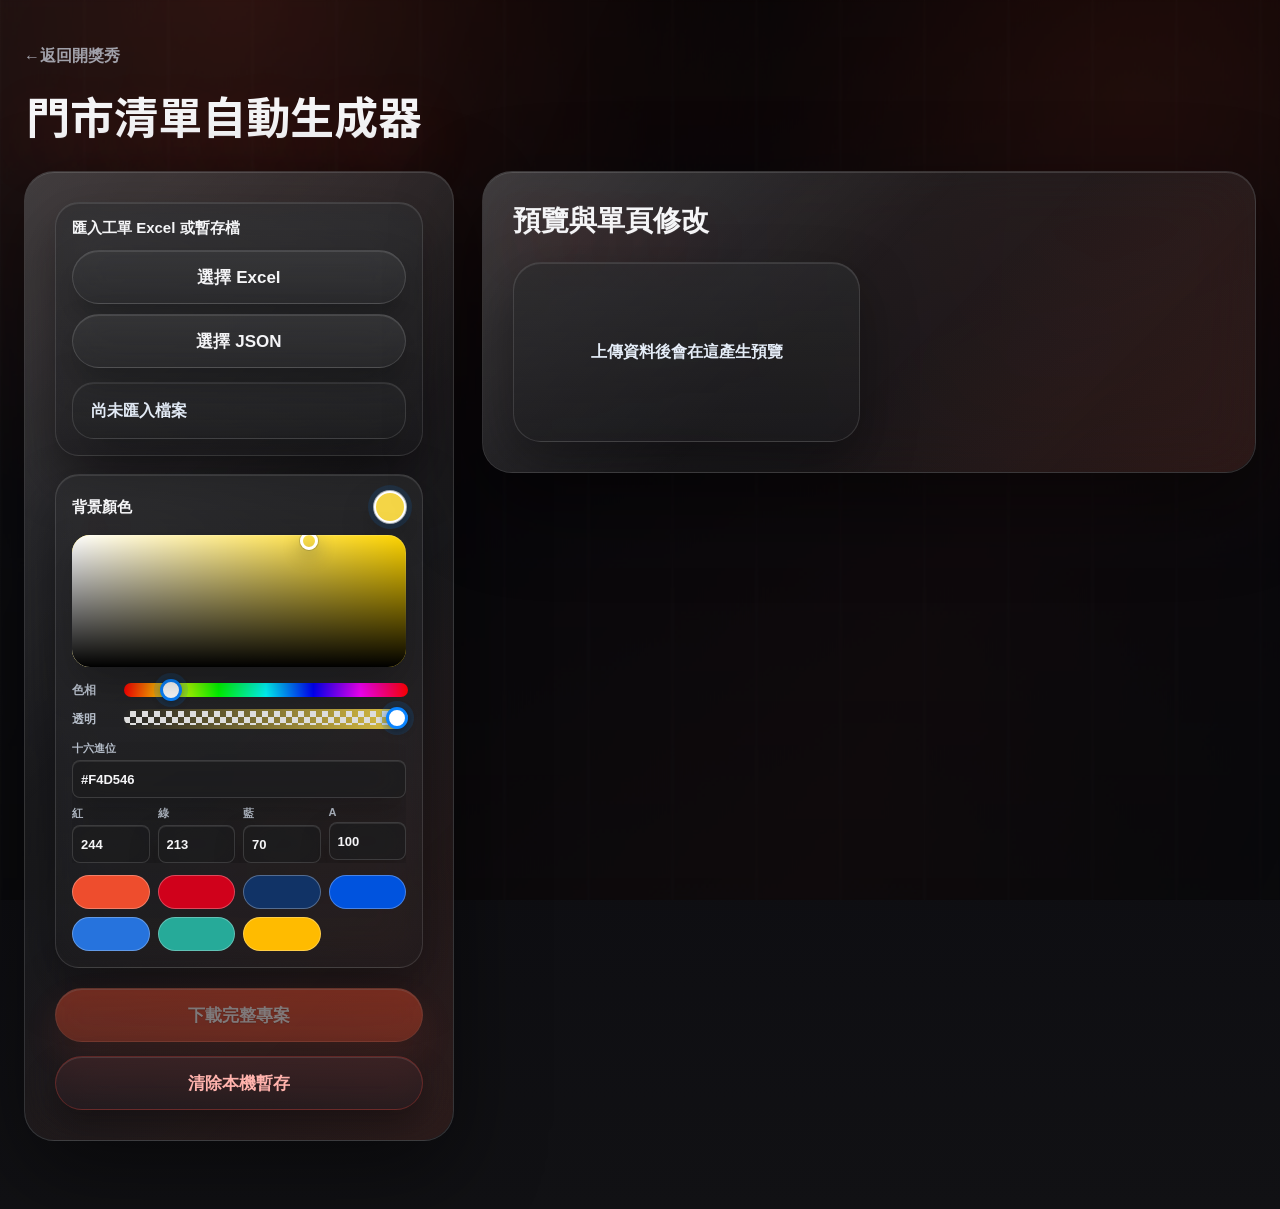
==== commit 1c281330: "feat(lottery-show): update store list editor" ====
--- a/開獎秀/04_門市清單/index.html
+++ b/開獎秀/04_門市清單/index.html
@@ -7,10 +7,11 @@
 <style>
 @font-face{font-family:"ShopeeContentRegular";src:url("https://jimmywu-commits.github.io/shopee/fonts/ShopeeNotoSans(content)-Regular.ttf") format("truetype"),url("../00_蝦皮共用資源/字體/ShopeeNotoSans(content)-Regular.ttf") format("truetype");font-display:block}
 @font-face{font-family:"ShopeeContentMedium";src:url("https://jimmywu-commits.github.io/shopee/fonts/ShopeeNotoSans(content)-Medium.ttf") format("truetype"),url("../00_蝦皮共用資源/字體/ShopeeNotoSans(content)-Medium.ttf") format("truetype");font-display:block}
+@font-face{font-family:"Shopee Noto Sans";src:url("../../fonts/ShopeeNotoSans(content)-Bold.woff2") format("woff2");font-display:block;font-style:normal;font-weight:700}
 :root{--bg:#f5f5f7;--card:#fff;--ink:#1d1d1f;--muted:#6e6e73;--blue:#0071e3;--red:#ff3b30;--line:rgba(0,0,0,.10);--shadow:0 18px 50px rgba(0,0,0,.08)}
 *{box-sizing:border-box}body{margin:0;min-height:100vh;font-family:"ShopeeContentRegular",-apple-system,BlinkMacSystemFont,"SF Pro Display","SF Pro Text","Noto Sans TC","PingFang TC","Microsoft JhengHei",Arial,sans-serif;color:var(--ink);background:linear-gradient(180deg,#fbfbfd 0%,#f5f5f7 60%,#fff 100%)}
-main{max-width:1320px;margin:0 auto;padding:36px 24px 56px}.pageNav{margin-bottom:24px}.backLink{display:inline-flex;align-items:center;color:var(--muted);font-weight:800;text-decoration:none}.backLink:hover{color:var(--ink)}.backLink:focus-visible{outline:3px solid rgba(10,132,255,.34);outline-offset:4px;border-radius:6px}.hero{margin-bottom:30px}.hero h1{font-size:44px;line-height:1.05;letter-spacing:-.045em;margin:0 0 12px;font-weight:800}.hero p{font-size:18px;margin:0;color:var(--muted);font-weight:650}.grid{display:grid;grid-template-columns:430px 1fr;gap:28px;align-items:start}.card{background:rgba(255,255,255,.86);border:1px solid rgba(255,255,255,.75);box-shadow:var(--shadow);border-radius:34px;padding:30px;backdrop-filter:blur(24px) saturate(180%);-webkit-backdrop-filter:blur(24px) saturate(180%)}h2{font-size:28px;letter-spacing:-.035em;margin:0 0 22px}.inputCaption{display:block;margin:14px 0 8px;color:var(--muted);font-size:13px;font-weight:850}.fileInput{width:100%;padding:12px;border:1px solid var(--line);border-radius:999px;background:#fff;color:var(--ink);font-weight:700}.fileInput::file-selector-button{border:0;background:var(--blue);color:#fff;border-radius:999px;padding:12px 20px;margin-right:14px;font-weight:800;cursor:pointer}.tempFileInput{margin-bottom:4px}.actions{display:grid;gap:14px;margin:20px 0 0}button{appearance:none;border:0;border-radius:999px;min-height:54px;font-size:17px;font-weight:800;cursor:pointer;background:#e9e9ed;color:var(--ink)}button:disabled{opacity:.42;cursor:not-allowed}.danger{color:var(--red);background:#f2f2f7}.status{margin-top:20px;padding:16px 18px;border-radius:22px;background:#f5f5f7;color:var(--muted);font-weight:750;line-height:1.45;white-space:pre-wrap}.rule{font-size:14px;line-height:1.7;color:var(--muted);font-weight:650;margin-top:18px}.previewGrid{display:grid;grid-template-columns:repeat(auto-fill,minmax(230px,1fr));gap:18px}.empty{min-height:180px;border-radius:28px;background:#f5f5f7;display:grid;place-items:center;color:var(--muted);font-weight:800;text-align:center}.pageCard{background:#fff;border:1px solid var(--line);border-radius:26px;padding:14px;box-shadow:0 10px 30px rgba(0,0,0,.06)}.pageHeader{display:flex;justify-content:space-between;font-size:13px;color:var(--muted);font-weight:800;margin:2px 4px 10px}canvas{width:100%;height:auto;display:block;border-radius:18px;background:#fff}.editBox{width:100%;min-height:108px;margin-top:12px;border:1px solid var(--line);border-radius:18px;padding:12px;font-size:12px;line-height:1.45;resize:vertical}.downloadOne{width:100%;min-height:44px;margin-top:10px;font-size:14px}
-.colorPicker{margin-top:18px;padding:16px;border:1px solid var(--line);border-radius:24px;background:#fff;box-shadow:inset 0 0 0 1px rgba(255,255,255,.5)}
+main{max-width:1320px;margin:0 auto;padding:36px 24px 56px}.pageNav{margin-bottom:24px}.backLink{display:inline-flex;align-items:center;color:var(--muted);font-weight:800;text-decoration:none}.backLink:hover{color:var(--ink)}.backLink:focus-visible{outline:3px solid rgba(238,77,45,.34);outline-offset:4px;border-radius:6px}.hero{margin-bottom:30px}.hero h1{font-family:"Shopee Noto Sans",sans-serif;font-size:44px;line-height:1.05;letter-spacing:-.045em;margin:0 0 12px;font-weight:700}.hero p{font-size:18px;margin:0;color:var(--muted);font-weight:650}.grid{display:grid;grid-template-columns:430px 1fr;gap:28px;align-items:start}.card{background:rgba(255,255,255,.86);border:1px solid rgba(255,255,255,.75);box-shadow:var(--shadow);border-radius:34px;padding:30px;backdrop-filter:blur(24px) saturate(180%);-webkit-backdrop-filter:blur(24px) saturate(180%)}h2{font-size:28px;letter-spacing:-.035em;margin:0 0 22px}.actions{display:grid;gap:14px;margin:20px 0 0}button{appearance:none;border:0;border-radius:999px;min-height:54px;font-size:17px;font-weight:800;cursor:pointer;background:#e9e9ed;color:var(--ink)}button:disabled{opacity:.42;cursor:not-allowed}.danger{color:var(--red);background:#f2f2f7}.status{margin-top:20px;padding:16px 18px;border-radius:22px;background:#f5f5f7;color:var(--muted);font-weight:750;line-height:1.45;white-space:pre-wrap}.rule{font-size:14px;line-height:1.7;color:var(--muted);font-weight:650;margin-top:18px}.previewGrid{display:grid;grid-template-columns:repeat(auto-fill,minmax(230px,1fr));gap:18px}.empty{min-height:180px;border-radius:28px;background:#f5f5f7;display:grid;place-items:center;color:var(--muted);font-weight:800;text-align:center}.pageCard{background:#fff;border:1px solid var(--line);border-radius:26px;padding:14px;box-shadow:0 10px 30px rgba(0,0,0,.06)}.pageHeader{display:flex;justify-content:space-between;font-size:13px;color:var(--muted);font-weight:800;margin:2px 4px 10px}canvas{width:100%;height:auto;display:block;border-radius:18px;background:#fff}.editBox{width:100%;min-height:108px;margin-top:12px;border:1px solid var(--line);border-radius:18px;padding:12px;font-size:12px;line-height:1.45;resize:vertical}.downloadOne{width:100%;min-height:44px;margin-top:10px;font-size:14px}
+.colorPicker,.importCard{margin-top:18px;padding:16px;border:1px solid var(--line);border-radius:24px;background:#fff;box-shadow:inset 0 0 0 1px rgba(255,255,255,.5)}
 .colorTitle{display:flex;align-items:center;justify-content:space-between;margin-bottom:12px;font-size:15px;font-weight:850;color:var(--ink)}
 .colorPreview{inline-size:32px;block-size:32px;border-radius:50%;background:#F4D546;border:2px solid #fff;box-shadow:0 0 0 1px var(--line),0 6px 16px rgba(0,0,0,.12)}
 .colorSV{position:relative;inline-size:100%;block-size:132px;border-radius:10px;overflow:hidden;background:hsl(50 100% 50%);cursor:crosshair;touch-action:none;box-shadow:inset 0 0 0 1px rgba(0,0,0,.10)}
@@ -37,12 +38,11 @@
 .card::before{content:"";position:absolute;inset:0;pointer-events:none;border-radius:inherit;background:linear-gradient(135deg,rgba(255,255,255,.82),rgba(255,255,255,0) 44%),linear-gradient(315deg,rgba(23,105,255,.08),rgba(255,255,255,0) 38%)}
 .card>*{position:relative}
 h2{color:var(--blue-deep);letter-spacing:0;font-weight:900;text-shadow:0 1px 0 rgba(255,255,255,.78)}
-.fileInput,.field input,.editBox{border:1px solid rgba(255,255,255,.82);background:rgba(255,255,255,.68);box-shadow:inset 0 1px 0 rgba(255,255,255,.88),0 10px 24px rgba(23,34,56,.06);backdrop-filter:blur(18px);-webkit-backdrop-filter:blur(18px)}
-.fileInput::file-selector-button{border:1px solid rgba(255,255,255,.58);background:linear-gradient(180deg,rgba(31,132,255,.98),rgba(18,88,224,.92));box-shadow:inset 0 1px 0 rgba(255,255,255,.42),0 12px 26px rgba(23,105,255,.28)}
+.field input,.editBox{border:1px solid rgba(255,255,255,.82);background:rgba(255,255,255,.68);box-shadow:inset 0 1px 0 rgba(255,255,255,.88),0 10px 24px rgba(23,34,56,.06);backdrop-filter:blur(18px);-webkit-backdrop-filter:blur(18px)}
 button{border:1px solid rgba(255,255,255,.72);background:linear-gradient(180deg,rgba(255,255,255,.82),rgba(238,243,252,.68));box-shadow:inset 0 1px 0 rgba(255,255,255,.94),0 14px 30px rgba(23,34,56,.11);backdrop-filter:blur(18px) saturate(165%);-webkit-backdrop-filter:blur(18px) saturate(165%);transition:transform .18s ease,box-shadow .18s ease,filter .18s ease}
 button:hover:not(:disabled){transform:translateY(-1px);filter:saturate(112%);box-shadow:inset 0 1px 0 rgba(255,255,255,.96),0 18px 38px rgba(23,34,56,.15)}
 button:active:not(:disabled){transform:translateY(0);box-shadow:inset 0 2px 5px rgba(23,34,56,.10),0 9px 20px rgba(23,34,56,.10)}
-#downloadAllBtn,#downloadTempBtn,.downloadOne{background:linear-gradient(180deg,rgba(31,132,255,.98),rgba(18,88,224,.92));color:#fff;text-shadow:0 1px 0 rgba(0,0,0,.18);box-shadow:inset 0 1px 0 rgba(255,255,255,.42),0 16px 34px rgba(23,105,255,.30)}
+#downloadAllBtn,.downloadOne{background:linear-gradient(180deg,rgba(31,132,255,.98),rgba(18,88,224,.92));color:#fff;text-shadow:0 1px 0 rgba(0,0,0,.18);box-shadow:inset 0 1px 0 rgba(255,255,255,.42),0 16px 34px rgba(23,105,255,.30)}
 .danger{color:var(--red);background:linear-gradient(180deg,rgba(255,255,255,.82),rgba(255,239,238,.70));border-color:rgba(255,69,58,.22)}
 .status,.empty{border:1px solid rgba(255,255,255,.72);background:rgba(255,255,255,.52);box-shadow:inset 0 1px 0 rgba(255,255,255,.82)}
 .rule{color:var(--muted)}
@@ -64,10 +64,9 @@
 .hero h1,h2,.colorTitle{color:#dcecff;text-shadow:0 1px 0 rgba(255,255,255,.08),0 18px 48px rgba(39,123,255,.28)}
 .card{background:linear-gradient(155deg,rgba(21,38,64,.78),rgba(11,22,39,.58));border-color:rgba(181,213,255,.18);box-shadow:0 28px 86px rgba(0,0,0,.34),inset 0 1px 0 rgba(255,255,255,.16)}
 .card::before{background:linear-gradient(135deg,rgba(255,255,255,.16),rgba(255,255,255,0) 44%),linear-gradient(315deg,rgba(39,123,255,.18),rgba(255,255,255,0) 42%)}
-.fileInput,.field input,.editBox{color:#eef6ff;background:rgba(13,25,43,.62);border-color:rgba(181,213,255,.18);box-shadow:inset 0 1px 0 rgba(255,255,255,.10),0 10px 24px rgba(0,0,0,.18)}
-.fileInput::file-selector-button{background:linear-gradient(180deg,rgba(55,141,255,.98),rgba(20,91,221,.92));box-shadow:inset 0 1px 0 rgba(255,255,255,.34),0 12px 26px rgba(28,105,255,.34)}
+.field input,.editBox{color:#eef6ff;background:rgba(13,25,43,.62);border-color:rgba(181,213,255,.18);box-shadow:inset 0 1px 0 rgba(255,255,255,.10),0 10px 24px rgba(0,0,0,.18)}
 button{color:#eef6ff;background:linear-gradient(180deg,rgba(37,56,84,.72),rgba(22,36,58,.64));border-color:rgba(181,213,255,.18);box-shadow:inset 0 1px 0 rgba(255,255,255,.12),0 14px 30px rgba(0,0,0,.24)}
-#downloadAllBtn,#downloadTempBtn,.downloadOne{background:linear-gradient(180deg,rgba(55,141,255,.98),rgba(20,91,221,.92));box-shadow:inset 0 1px 0 rgba(255,255,255,.34),0 16px 34px rgba(28,105,255,.34)}
+#downloadAllBtn,.downloadOne{background:linear-gradient(180deg,rgba(55,141,255,.98),rgba(20,91,221,.92));box-shadow:inset 0 1px 0 rgba(255,255,255,.34),0 16px 34px rgba(28,105,255,.34)}
 .danger{color:#ff8d86;background:linear-gradient(180deg,rgba(70,35,42,.72),rgba(46,24,31,.64));border-color:rgba(255,106,96,.24)}
 .status,.empty,.colorPicker,.pageCard{color:#dbe8f8;background:linear-gradient(180deg,rgba(20,36,60,.66),rgba(12,24,42,.50));border-color:rgba(181,213,255,.16);box-shadow:inset 0 1px 0 rgba(255,255,255,.12),0 18px 42px rgba(0,0,0,.22)}
 .rule,.sliderLabel,.field label,.pageHeader{color:#9fb2ca}
@@ -80,22 +79,23 @@
 .pageCard{background:linear-gradient(180deg,rgba(255,255,255,.82),rgba(255,255,255,.60));border:1px solid rgba(255,255,255,.80);border-radius:24px;box-shadow:0 18px 45px rgba(23,34,56,.12),inset 0 1px 0 rgba(255,255,255,.88);backdrop-filter:blur(20px);-webkit-backdrop-filter:blur(20px)}
 .pageHeader{color:var(--muted);font-weight:900}
 canvas{border-radius:18px;box-shadow:0 12px 28px rgba(23,34,56,.12)}
-.editBox:focus,.field input:focus,.fileInput:focus-visible,button:focus-visible{outline:3px solid rgba(23,105,255,.22);outline-offset:3px}
+.editBox:focus,.field input:focus,button:focus-visible{outline:3px solid rgba(23,105,255,.22);outline-offset:3px}
 /* Apple 深夜模式：低飽和黑灰底與柔和玻璃層，不影響輸出圖片。 */
-:root{--ink:#f5f5f7;--muted:#a1a1aa;--blue:#0a84ff;--blue-deep:#e9f2ff;--red:#ff453a;--line:rgba(255,255,255,.12);--shadow:0 28px 80px rgba(0,0,0,.42)}
-body{color:#f5f5f7;background:radial-gradient(circle at 18% 0%,rgba(10,132,255,.18),transparent 34%),radial-gradient(circle at 88% 8%,rgba(94,92,230,.12),transparent 30%),linear-gradient(180deg,#050507 0%,#0b0b10 46%,#111114 100%)}
-body::before{background:linear-gradient(115deg,rgba(255,255,255,.035),rgba(255,255,255,0) 34%,rgba(10,132,255,.045) 72%,rgba(255,255,255,0)),repeating-linear-gradient(90deg,rgba(255,255,255,.024) 0 1px,transparent 1px 84px)}
+:root{--ink:#f5f5f7;--muted:#a1a1aa;--blue:#0a84ff;--blue-deep:#e9f2ff;--accent:#EE4D2D;--red:#ff453a;--line:rgba(255,255,255,.12);--shadow:0 28px 80px rgba(0,0,0,.42)}
+body{color:#f5f5f7;background:radial-gradient(circle at 18% 0%,rgba(238,77,45,.18),transparent 34%),radial-gradient(circle at 88% 8%,rgba(238,77,45,.10),transparent 30%),linear-gradient(180deg,#050507 0%,#0b0b10 46%,#111114 100%)}
+body::before{background:linear-gradient(115deg,rgba(255,255,255,.035),rgba(255,255,255,0) 34%,rgba(238,77,45,.045) 72%,rgba(255,255,255,0)),repeating-linear-gradient(90deg,rgba(255,255,255,.024) 0 1px,transparent 1px 84px)}
 body::after{background:linear-gradient(180deg,rgba(0,0,0,.10),rgba(0,0,0,.34));backdrop-filter:blur(1px);-webkit-backdrop-filter:blur(1px)}
-.hero h1,h2,.colorTitle{color:#f5f5f7;text-shadow:0 1px 0 rgba(255,255,255,.05),0 22px 62px rgba(10,132,255,.20)}
+.hero h1,h2,.colorTitle{color:#f5f5f7;text-shadow:0 1px 0 rgba(255,255,255,.05),0 22px 62px rgba(238,77,45,.20)}
+.hero h1{font-family:"Shopee Noto Sans",sans-serif;font-weight:700}
 .card{background:linear-gradient(155deg,rgba(44,44,46,.72),rgba(28,28,30,.56));border-color:rgba(255,255,255,.12);box-shadow:0 30px 90px rgba(0,0,0,.46),inset 0 1px 0 rgba(255,255,255,.13)}
-.card::before{background:linear-gradient(135deg,rgba(255,255,255,.12),rgba(255,255,255,0) 46%),linear-gradient(315deg,rgba(10,132,255,.10),rgba(255,255,255,0) 44%)}
-.fileInput,.field input,.editBox{color:#f5f5f7;background:rgba(28,28,30,.66);border-color:rgba(255,255,255,.14);box-shadow:inset 0 1px 0 rgba(255,255,255,.09),0 12px 30px rgba(0,0,0,.24)}
-.fileInput::file-selector-button,#downloadAllBtn,#downloadTempBtn,.downloadOne{background:linear-gradient(180deg,rgba(10,132,255,.98),rgba(0,99,214,.94));box-shadow:inset 0 1px 0 rgba(255,255,255,.28),0 16px 38px rgba(10,132,255,.26)}
+.card::before{background:linear-gradient(135deg,rgba(255,255,255,.12),rgba(255,255,255,0) 46%),linear-gradient(315deg,rgba(238,77,45,.10),rgba(255,255,255,0) 44%)}
+.field input,.editBox{color:#f5f5f7;background:rgba(28,28,30,.66);border-color:rgba(255,255,255,.14);box-shadow:inset 0 1px 0 rgba(255,255,255,.09),0 12px 30px rgba(0,0,0,.24)}
+#downloadAllBtn,.downloadOne{background:linear-gradient(180deg,rgba(238,77,45,.98),rgba(238,77,45,.78));box-shadow:inset 0 1px 0 rgba(255,255,255,.28),0 16px 38px rgba(238,77,45,.26)}
 button{color:#f5f5f7;background:linear-gradient(180deg,rgba(58,58,60,.76),rgba(44,44,46,.62));border-color:rgba(255,255,255,.14);box-shadow:inset 0 1px 0 rgba(255,255,255,.11),0 16px 34px rgba(0,0,0,.30)}
 .danger{color:#ffb3ad;background:linear-gradient(180deg,rgba(59,36,40,.70),rgba(35,28,33,.62));border-color:rgba(255,69,58,.26)}
 .status,.empty,.colorPicker,.pageCard{color:#e5edf8;background:linear-gradient(180deg,rgba(44,44,46,.64),rgba(28,28,30,.50));border-color:rgba(255,255,255,.12);box-shadow:inset 0 1px 0 rgba(255,255,255,.10),0 22px 54px rgba(0,0,0,.34)}
 .pageCard{background:linear-gradient(180deg,rgba(245,245,247,.88),rgba(245,245,247,.68));border-color:rgba(255,255,255,.70);box-shadow:0 18px 48px rgba(0,0,0,.28),inset 0 1px 0 rgba(255,255,255,.84)}
-.rule,.sliderLabel,.field label,.pageHeader,.inputCaption{color:#b8c0cc}
+.rule,.sliderLabel,.field label,.pageHeader{color:#b8c0cc}
 .pageHeader{color:#6b7280}
 .colorPreview{box-shadow:0 0 0 1px rgba(255,255,255,.62),0 0 0 6px rgba(10,132,255,.12),0 16px 34px rgba(0,0,0,.30)}
 .colorSV{box-shadow:inset 0 0 0 1px rgba(255,255,255,.16),0 18px 40px rgba(0,0,0,.28)}
@@ -142,9 +142,7 @@
   h2{font-size:clamp(22px,8vw,30px);line-height:1.18}
   .grid>.card:first-child>h2{font-size:clamp(18px,5.8vw,24px)}
   .card{border-radius:22px;padding:18px}
-  .fileInput{border-radius:24px;padding:10px;font-size:14px}
-  .fileInput::file-selector-button{display:block;width:100%;margin:0 0 10px;padding:12px 16px}
-  .colorPicker{padding:14px;border-radius:20px}
+  .colorPicker,.importCard{padding:14px;border-radius:20px}
   .colorSV{block-size:118px}
   .sliderLine{grid-template-columns:34px 1fr;gap:8px}
   .colorFields{grid-template-columns:repeat(2,minmax(0,1fr));gap:10px}
@@ -174,23 +172,21 @@
   .swatches{grid-template-columns:repeat(2,minmax(0,1fr))}
   .pageHeader{font-size:12px}
 }
-/* Cross-browser normalized upload controls: Chrome and Safari render the same custom UI. */
+/* Excel / JSON import card: hidden native inputs with explicit trigger buttons. */
 .nativeFileInput{position:absolute;inline-size:1px;block-size:1px;opacity:0;overflow:hidden;clip:rect(0 0 0 0);clip-path:inset(50%);white-space:nowrap}
-.fileControl{display:grid;grid-template-columns:minmax(112px,auto) minmax(0,1fr);align-items:center;gap:14px;width:100%;min-height:64px;padding:10px 18px 10px 10px;border-radius:999px;color:#f5f5f7;background:rgba(28,28,30,.66);border:1px solid rgba(255,255,255,.14);box-shadow:inset 0 1px 0 rgba(255,255,255,.09),0 12px 30px rgba(0,0,0,.24);cursor:pointer;user-select:none;-webkit-user-select:none;backdrop-filter:blur(18px);-webkit-backdrop-filter:blur(18px)}
-.fileControl:hover{border-color:rgba(255,255,255,.22);box-shadow:inset 0 1px 0 rgba(255,255,255,.12),0 16px 34px rgba(0,0,0,.28)}
-.fileButton{display:inline-grid;place-items:center;min-height:44px;padding:0 22px;border-radius:999px;background:linear-gradient(180deg,rgba(10,132,255,.98),rgba(0,99,214,.94));color:#fff;font-weight:900;text-align:center;box-shadow:inset 0 1px 0 rgba(255,255,255,.28),0 12px 28px rgba(10,132,255,.24);white-space:nowrap}
-.fileName{min-width:0;overflow:hidden;text-overflow:ellipsis;white-space:nowrap;color:#f5f5f7;font-weight:850}
-.tempFileControl{margin-bottom:4px}
-.fileControl.isFocused{outline:3px solid rgba(10,132,255,.34);outline-offset:3px}
-@media(max-width:520px){
-  .fileControl{grid-template-columns:1fr;border-radius:24px;padding:10px;gap:10px}
-  .fileButton{width:100%}
-  .fileName{text-align:center}
-}
+.importCard{margin-top:0;background:linear-gradient(180deg,rgba(44,44,46,.64),rgba(28,28,30,.50));border-color:rgba(255,255,255,.12);box-shadow:inset 0 1px 0 rgba(255,255,255,.10),0 22px 54px rgba(0,0,0,.34);backdrop-filter:blur(22px) saturate(170%);-webkit-backdrop-filter:blur(22px) saturate(170%)}
+.importTitle{margin-bottom:12px;color:#f5f5f7;font-size:15px;font-weight:850}
+.importActions{display:grid;gap:10px}
+.importActions button{cursor:pointer;transition:transform .18s ease,box-shadow .18s ease,filter .18s ease,background .18s ease,border-color .18s ease}
+.importActions button:hover:not(:disabled){background:linear-gradient(180deg,rgba(238,77,45,.16),rgba(238,77,45,.08));border-color:rgba(238,77,45,.82);box-shadow:inset 0 1px 0 rgba(255,255,255,.12),0 0 0 1px rgba(238,77,45,.14),0 14px 30px rgba(238,77,45,.14)}
+.importActions button:active:not(:disabled){transform:translateY(1px) scale(.995);background:linear-gradient(180deg,rgba(238,77,45,.24),rgba(238,77,45,.13));border-color:rgba(238,77,45,.96);box-shadow:inset 0 2px 5px rgba(0,0,0,.16),0 0 0 1px rgba(238,77,45,.20),0 8px 18px rgba(238,77,45,.18)}
+.importActions button:focus-visible{outline:3px solid rgba(238,77,45,.62);outline-offset:3px}
+.importCard .status{margin-top:14px}
+button:focus-visible{outline-color:rgba(238,77,45,.34)}
 .editorShell{position:relative;margin-top:12px;border-radius:18px;background:rgba(28,28,30,.66);border:1px solid rgba(255,255,255,.14);box-shadow:inset 0 1px 0 rgba(255,255,255,.09),0 12px 30px rgba(0,0,0,.24);overflow:hidden;backdrop-filter:blur(18px);-webkit-backdrop-filter:blur(18px)}
 .editorShell .editBox{display:block;width:100%;height:132px;min-height:132px;margin:0;padding:12px 28px 12px 12px;border:0;border-radius:0;background:transparent;box-shadow:none;resize:none;overflow:auto;color:#f5f5f7;scrollbar-width:none;-ms-overflow-style:none;outline:0}
 .editorShell .editBox::-webkit-scrollbar{width:0;height:0;display:none}
-.editorShell:focus-within{outline:3px solid rgba(10,132,255,.34);outline-offset:3px}
+.editorShell:focus-within{outline:3px solid rgba(238,77,45,.34);outline-offset:3px}
 .customScrollbar{position:absolute;top:10px;right:8px;bottom:10px;width:8px;border-radius:999px;background:rgba(255,255,255,.08);box-shadow:inset 0 1px 0 rgba(255,255,255,.07);opacity:0;transition:opacity .18s ease;pointer-events:none}
 .editorShell:hover .customScrollbar,.editorShell:focus-within .customScrollbar,.customScrollbar.isVisible{opacity:1}
 .customScrollbar.isNeeded{pointer-events:auto}
@@ -205,18 +201,16 @@
 <section class="hero"><h1>門市清單自動生成器</h1></section>
 <section class="grid">
   <div class="card">
-    <h2>上傳Google Sheet匯出的 CSV / HTML 檔</h2>
-    <label class="fileControl" for="fileInput">
-      <span class="fileButton">選擇檔案</span>
-      <span id="fileName" class="fileName">未選擇任何檔案</span>
-    </label>
-    <input id="fileInput" class="nativeFileInput" type="file" accept=".html,.htm,.csv,.tsv,.txt,text/html,text/csv,text/tab-separated-values,text/plain">
-    <label class="inputCaption" for="tempFileInput">上傳暫存檔</label>
-    <label class="fileControl tempFileControl" for="tempFileInput">
-      <span class="fileButton">選擇暫存檔</span>
-      <span id="tempFileName" class="fileName">未選擇任何檔案</span>
-    </label>
-    <input id="tempFileInput" class="nativeFileInput" type="file" accept=".js,application/javascript,text/javascript">
+    <div class="importCard" aria-label="匯入工單 Excel 或暫存檔">
+      <div class="importTitle">匯入工單 Excel 或暫存檔</div>
+      <input id="excelFileInput" class="nativeFileInput" type="file" accept=".xlsx">
+      <input id="jsonFileInput" class="nativeFileInput" type="file" accept=".json">
+      <div class="importActions">
+        <button id="excelSelectBtn" type="button">選擇 Excel</button>
+        <button id="jsonSelectBtn" type="button">選擇 JSON</button>
+      </div>
+      <div id="status" class="status" aria-live="polite">尚未匯入檔案</div>
+    </div>
 
     <div class="colorPicker" aria-label="背景顏色選擇器">
       <div class="colorTitle"><span>背景顏色</span><span id="colorPreview" class="colorPreview"></span></div>
@@ -245,11 +239,9 @@
     </div>
 
     <div class="actions">
-      <button id="downloadAllBtn" type="button" disabled>下載全部圖檔&暫存檔</button>
-      <button id="downloadTempBtn" type="button" disabled>下載暫存檔</button>
+      <button id="downloadAllBtn" type="button" disabled>下載完整專案</button>
       <button id="clearBtn" class="danger" type="button">清除本機暫存</button>
     </div>
-    <div id="status" class="status">尚未載入資料。</div>
   </div>
   <div class="card">
     <h2>預覽與單頁修改</h2>
@@ -273,12 +265,12 @@
     </div>
   </div>
 </div>
+<script src="./vendor/xlsx.full.min.js"></script>
 <script>
 (function(){
 'use strict';
 const CONFIG={width:1080,height:1920,storesPerColumn:53,columnsPerPage:3,contentTop:184,contentBottom:1644,columnX:[118,407,695],numberNameGap:72,fontRegular:'ShopeeContentRegular, "Noto Sans TC", "Microsoft JhengHei", sans-serif',fontMedium:'ShopeeContentMedium, "Noto Sans TC", "Microsoft JhengHei", sans-serif',fontSize:21,minFontSize:16,textColor:'#5a3428',maxNameWidth:205};
 const TEMP_FILE_VERSION=1;
-const TEMP_FILE_GLOBAL='STORE_LIST_TEMP_DATA';
 const FONT_URLS={
   regular:[
     'https://jimmywu-commits.github.io/shopee/fonts/ShopeeNotoSans(content)-Regular.ttf',
@@ -295,7 +287,7 @@
 const BG_DATA_URL='[data-uri]';
 const backgroundImage=new Image();
 backgroundImage.src=BG_DATA_URL;
-let currentPages=[];let renderedCanvases=[];let processingKey='';let activeZoomCanvas=null;
+let currentPages=[];let renderedCanvases=[];let activeZoomCanvas=null;
 const zoomState={scale:.7,x:0,y:0,isDragging:false,startX:0,startY:0,originX:0,originY:0};
 const $=id=>document.getElementById(id);
 function setStatus(msg){$('status').textContent=msg;}
@@ -305,28 +297,61 @@
 function getFont(size,family){return size+'px '+family;}
 // 只有英文字母、數字與空格用 Medium；中文、連字號與其他符號都用 Regular。
 function shouldUseMediumFont(char){return /[A-Za-z0-9 ]/.test(char);}
-async function init(){initBackgroundControls();initZoomModal();await loadFonts();const input=$('fileInput');const tempInput=$('tempFileInput');initUploadControlFocus(input);initUploadControlFocus(tempInput);input.addEventListener('change',()=>processSelectedFile('change'));input.addEventListener('input',()=>processSelectedFile('input'));if(tempInput){tempInput.addEventListener('change',handleTempFileUpload);tempInput.addEventListener('input',handleTempFileUpload);}$('downloadAllBtn').addEventListener('click',downloadAllCanvases);$('downloadTempBtn').addEventListener('click',downloadTempFile);$('clearBtn').addEventListener('click',clearAll);setInterval(()=>{if(input.files&&input.files[0])processSelectedFile('poll');},700);}
-function initUploadControlFocus(input){
-  if(!input)return;
-  const control=document.querySelector('label[for="'+input.id+'"]');
-  if(!control)return;
-  input.addEventListener('focus',()=>control.classList.add('isFocused'));
-  input.addEventListener('blur',()=>control.classList.remove('isFocused'));
-}
-function setUploadFileName(targetId,file){
-  const target=$(targetId);
-  if(target)target.textContent=file&&file.name?file.name:'未選擇任何檔案';
-}
-function processSelectedFile(source){const input=$('fileInput');const file=input.files&&input.files[0];if(!file)return;const key=file.name+'|'+file.size+'|'+file.lastModified;if(key===processingKey)return;processingKey=key;handleFile(file,input,source);}
-function handleFile(file,input,source){setUploadFileName('fileName',file);const kind=detectSourceKind(file);if(!kind){setStatus('檔案格式不正確，請選擇 .html、.csv、.tsv 或 .txt。');input.value='';setUploadFileName('fileName',null);processingKey='';return;}setStatus('正在讀取 '+file.name+' ...');const reader=new FileReader();reader.onload=()=>{try{setStatus('正在解析 C 欄資料 ...');const source=String(reader.result||'');const stores=kind==='html'?parseStoresFromHtmlTable(source):parseStoresFromDelimitedText(source,kind);if(!stores.length){setStatus('檔案已讀取，但沒有解析到 C2 之後的門市資料。請確認 C 欄格式。');processingKey='';return;}setStatus('已讀取 '+stores.length+' 筆，正在生成預覽 ...');renderPages(stores);setStatus('已成功讀取 '+file.name+'，共 '+stores.length+' 筆門市，並自動生成圖片。');}catch(err){console.error(err);setStatus('解析失敗：'+err.message);processingKey='';}};reader.onerror=()=>{setStatus('檔案讀取失敗，請重新選擇檔案。');processingKey='';};reader.readAsText(file,'utf-8');}
-function detectSourceKind(file){const name=String(file.name||'');const type=String(file.type||'');if(/\.html?$/i.test(name)||type==='text/html')return 'html';if(/\.csv$/i.test(name)||type==='text/csv')return 'csv';if(/\.tsv$/i.test(name)||type==='text/tab-separated-values')return 'tsv';if(/\.txt$/i.test(name)||type==='text/plain')return 'csv';if(type==='')return /\.html?$/i.test(name)?'html':(/\.(csv|txt)$/i.test(name)?'csv':(/\.tsv$/i.test(name)?'tsv':null));return null;}
-function parseStoresFromHtmlTable(htmlString){const doc=new DOMParser().parseFromString(htmlString,'text/html');const rows=Array.from(doc.querySelectorAll('tr'));const stores=[];rows.forEach((row,rowIndex)=>{if(rowIndex===0)return;const cells=Array.from(row.querySelectorAll('td'));const cCell=cells[2];if(!cCell)return;const parsed=normalizeStoreText(cCell.textContent);if(parsed)stores.push(parsed);});return stores;}
-function parseStoresFromDelimitedText(text,kind){const delimiter=kind==='tsv'?'\t':',';const rows=parseDelimitedRows(String(text||''),delimiter);const stores=[];rows.forEach((row,rowIndex)=>{if(rowIndex===0)return;const cCell=row[2]||'';const parsed=normalizeStoreText(cCell)||normalizeStoreText(row.slice(2).join(delimiter));if(parsed)stores.push(parsed);});return stores;}
-function parseDelimitedRows(text,delimiter){const rows=[];let row=[];let cell='';let inQuotes=false;for(let i=0;i<text.length;i++){const char=text[i];const next=text[i+1];if(char==='"'){if(inQuotes&&next==='"'){cell+='"';i++;}else{inQuotes=!inQuotes;}continue;}if(char===delimiter&&!inQuotes){row.push(cell);cell='';continue;}if((char==='\n'||char==='\r')&&!inQuotes){if(char==='\r'&&next==='\n')i++;row.push(cell);if(row.length>1||row[0]!=='' )rows.push(row);row=[];cell='';continue;}cell+=char;}row.push(cell);if(row.length>1||row[0]!=='' )rows.push(row);return rows;}
-function normalizeStoreText(value){let raw=String(value||'').trim();if(!raw)return null;raw=raw.replace(/^\uFEFF/,'').trim();while((raw.startsWith('"')&&raw.endsWith('"'))||(raw.startsWith("'")&&raw.endsWith("'"))){raw=raw.slice(1,-1).trim();}raw=raw.replace(/,+$/,'').trim();while((raw.startsWith('"')&&raw.endsWith('"'))||(raw.startsWith("'")&&raw.endsWith("'"))){raw=raw.slice(1,-1).trim();}const pair=raw.match(/^['"]?(\d{4})['"]?\s*:\s*['"]?(.+?)['"]?$/);if(pair)return{number:pair[1],name:pair[2].replace(/,+$/,'').trim()};const plain=raw.match(/^(\d{4})\s+(.+)$/);if(plain)return{number:plain[1],name:plain[2].replace(/,+$/,'').trim()};return null;}
+async function init(){initBackgroundControls();initZoomModal();await loadFonts();const excelInput=$('excelFileInput');const jsonInput=$('jsonFileInput');$('excelSelectBtn').addEventListener('click',()=>excelInput.click());$('jsonSelectBtn').addEventListener('click',()=>jsonInput.click());excelInput.addEventListener('change',handleExcelFileUpload);jsonInput.addEventListener('change',handleTempFileUpload);$('downloadAllBtn').addEventListener('click',downloadAllCanvases);$('clearBtn').addEventListener('click',()=>{if(window.confirm('確定要清除目前的門市清單與編輯內容嗎？此操作無法復原。'))clearAll();});}
+function cellDisplayText(value){return value===null||value===undefined?'':String(value);}
+function parseExcelStores(arrayBuffer){
+  if(!globalThis.XLSX)throw new Error('Excel 解析程式庫尚未載入。');
+  let workbook;
+  try{workbook=globalThis.XLSX.read(arrayBuffer,{type:'array',cellDates:false});}
+  catch(error){throw new Error('無法解析工單 Excel 檔案。');}
+  const worksheet=workbook.Sheets['門市清單'];
+  if(!worksheet)throw new Error('找不到名稱為「門市清單」的工作表。');
+  const rows=globalThis.XLSX.utils.sheet_to_json(worksheet,{header:1,raw:false,defval:'',blankrows:true});
+  const header=rows[0]||[];
+  if(cellDisplayText(header[0])!=='編號')throw new Error('A1 欄名必須精確為「編號」。');
+  if(cellDisplayText(header[1])!=='門市名稱')throw new Error('B1 欄名必須精確為「門市名稱」。');
+  const stores=[];
+  const numberRows=new Map();
+  for(let rowIndex=1;rowIndex<rows.length;rowIndex++){
+    const row=rows[rowIndex]||[];
+    const number=cellDisplayText(row[0]);
+    const rawName=cellDisplayText(row[1]);
+    const name=rawName.trim();
+    const numberBlank=number.trim()==='';
+    const nameBlank=name==='';
+    const excelRow=rowIndex+1;
+    if(numberBlank&&nameBlank)continue;
+    if(numberBlank)throw new Error('Excel 第 '+excelRow+' 列缺少門市編號。');
+    if(nameBlank)throw new Error('Excel 第 '+excelRow+' 列缺少門市名稱。');
+    if(!/^\d{4}$/.test(number))throw new Error('Excel 第 '+excelRow+' 列的門市編號必須為四位數字。');
+    if(numberRows.has(number))throw new Error('Excel 第 '+excelRow+' 列的門市編號 '+number+' 重複（首次出現於第 '+numberRows.get(number)+' 列）。');
+    numberRows.set(number,excelRow);
+    stores.push({number,name});
+  }
+  if(!stores.length)throw new Error('「門市清單」工作表第 2 列起沒有可匯入的門市資料。');
+  return stores;
+}
+async function handleExcelFileUpload(){
+  const input=$('excelFileInput');
+  const file=input&&input.files&&input.files[0];
+  if(!file)return;
+  try{
+    if(!/\.xlsx$/i.test(file.name))throw new Error('檔案格式不正確，請選擇 .xlsx 檔。');
+    setStatus('正在讀取 '+file.name+' ...');
+    const stores=parseExcelStores(await file.arrayBuffer());
+    setStatus('已讀取 '+stores.length+' 筆，正在生成預覽 ...');
+    renderPages(stores);
+    setStatus('已成功匯入 '+file.name+'，共 '+stores.length+' 筆門市。');
+  }catch(error){
+    console.error(error);
+    setStatus('Excel 匯入失敗：'+(error&&error.message?error.message:'無法讀取工單 Excel。'));
+  }finally{
+    input.value='';
+  }
+}
 function paginateStores(stores){const pages=[];for(let i=0;i<stores.length;i+=CONFIG.storesPerPage){pages.push(stores.slice(i,i+CONFIG.storesPerPage));}return pages;}
 function renderPages(stores){renderPageCollection(paginateStores(stores));}
-function renderPageCollection(pages){currentPages=pages;renderedCanvases=[];activeZoomCanvas=null;const grid=$('previewGrid');grid.innerHTML='';currentPages.forEach((pageStores,pageIndex)=>{const card=document.createElement('div');card.className='pageCard';const header=document.createElement('div');header.className='pageHeader';header.innerHTML='<span>第 '+(pageIndex+1)+' 張</span><span>'+pageStores.length+' 筆</span>';const canvas=document.createElement('canvas');canvas.width=CONFIG.width;canvas.height=CONFIG.height;const editorShell=document.createElement('div');editorShell.className='editorShell';const editBox=document.createElement('textarea');editBox.className='editBox';editBox.value=pageStores.map(storeToLine).join('\n');const scrollbar=document.createElement('div');scrollbar.className='customScrollbar';const thumb=document.createElement('div');thumb.className='customScrollbarThumb';scrollbar.appendChild(thumb);editorShell.appendChild(editBox);editorShell.appendChild(scrollbar);initCustomEditorScroll(editorShell,editBox,scrollbar,thumb);editBox.addEventListener('input',()=>{const edited=parseEditableLines(editBox.value);currentPages[pageIndex]=edited;drawPage(canvas,edited);updateTempDownloadState();if(activeZoomCanvas===canvas)syncZoomCanvas(canvas);updateCustomEditorScroll(editBox,scrollbar,thumb);});const actions=document.createElement('div');actions.className='pageActions';const downloadBtn=document.createElement('button');downloadBtn.type='button';downloadBtn.className='downloadOne';downloadBtn.textContent='下載這張 JPG';downloadBtn.addEventListener('click',()=>downloadCanvas(canvas,'store-list-'+pad(pageIndex+1,2)+'.jpg'));const zoomBtn=document.createElement('button');zoomBtn.type='button';zoomBtn.className='zoomOne';zoomBtn.textContent='放大預覽';zoomBtn.addEventListener('click',()=>openZoomModal(canvas,pageIndex));actions.appendChild(downloadBtn);actions.appendChild(zoomBtn);card.appendChild(header);card.appendChild(canvas);card.appendChild(editorShell);card.appendChild(actions);grid.appendChild(card);requestAnimationFrame(()=>updateCustomEditorScroll(editBox,scrollbar,thumb));drawPage(canvas,pageStores);renderedCanvases.push(canvas);});$('downloadAllBtn').disabled=renderedCanvases.length===0;updateTempDownloadState();}
+function renderPageCollection(pages){currentPages=pages;renderedCanvases=[];activeZoomCanvas=null;const grid=$('previewGrid');grid.innerHTML='';currentPages.forEach((pageStores,pageIndex)=>{const card=document.createElement('div');card.className='pageCard';const header=document.createElement('div');header.className='pageHeader';header.innerHTML='<span>第 '+(pageIndex+1)+' 張</span><span>'+pageStores.length+' 筆</span>';const canvas=document.createElement('canvas');canvas.width=CONFIG.width;canvas.height=CONFIG.height;const editorShell=document.createElement('div');editorShell.className='editorShell';const editBox=document.createElement('textarea');editBox.className='editBox';editBox.value=pageStores.map(storeToLine).join('\n');const scrollbar=document.createElement('div');scrollbar.className='customScrollbar';const thumb=document.createElement('div');thumb.className='customScrollbarThumb';scrollbar.appendChild(thumb);editorShell.appendChild(editBox);editorShell.appendChild(scrollbar);initCustomEditorScroll(editorShell,editBox,scrollbar,thumb);editBox.addEventListener('input',()=>{const edited=parseEditableLines(editBox.value);currentPages[pageIndex]=edited;drawPage(canvas,edited);if(activeZoomCanvas===canvas)syncZoomCanvas(canvas);updateCustomEditorScroll(editBox,scrollbar,thumb);});const actions=document.createElement('div');actions.className='pageActions';const downloadBtn=document.createElement('button');downloadBtn.type='button';downloadBtn.className='downloadOne';downloadBtn.textContent='下載這張 JPG';downloadBtn.addEventListener('click',()=>downloadCanvas(canvas,'store-list-'+pad(pageIndex+1,2)+'.jpg'));const zoomBtn=document.createElement('button');zoomBtn.type='button';zoomBtn.className='zoomOne';zoomBtn.textContent='放大預覽';zoomBtn.addEventListener('click',()=>openZoomModal(canvas,pageIndex));actions.appendChild(downloadBtn);actions.appendChild(zoomBtn);card.appendChild(header);card.appendChild(canvas);card.appendChild(editorShell);card.appendChild(actions);grid.appendChild(card);requestAnimationFrame(()=>updateCustomEditorScroll(editBox,scrollbar,thumb));drawPage(canvas,pageStores);renderedCanvases.push(canvas);});$('downloadAllBtn').disabled=renderedCanvases.length===0;}
 function initCustomEditorScroll(shell,textarea,track,thumb){let dragStartY=0;let dragStartScroll=0;const sync=()=>updateCustomEditorScroll(textarea,track,thumb);textarea.addEventListener('scroll',sync,{passive:true});textarea.addEventListener('input',sync);window.addEventListener('resize',sync,{passive:true});thumb.addEventListener('pointerdown',event=>{if(!track.classList.contains('isNeeded'))return;event.preventDefault();dragStartY=event.clientY;dragStartScroll=textarea.scrollTop;thumb.classList.add('isDragging');track.classList.add('isVisible');thumb.setPointerCapture(event.pointerId);});thumb.addEventListener('pointermove',event=>{if(!thumb.classList.contains('isDragging'))return;const maxScroll=Math.max(1,textarea.scrollHeight-textarea.clientHeight);const maxThumbTop=Math.max(1,track.clientHeight-thumb.offsetHeight);textarea.scrollTop=dragStartScroll+((event.clientY-dragStartY)/maxThumbTop)*maxScroll;});thumb.addEventListener('pointerup',event=>{thumb.classList.remove('isDragging');track.classList.remove('isVisible');try{thumb.releasePointerCapture(event.pointerId);}catch(error){}});thumb.addEventListener('pointercancel',()=>{thumb.classList.remove('isDragging');track.classList.remove('isVisible');});track.addEventListener('pointerdown',event=>{if(event.target!==track||!track.classList.contains('isNeeded'))return;const rect=track.getBoundingClientRect();const thumbMid=thumb.offsetHeight/2;const maxScroll=Math.max(1,textarea.scrollHeight-textarea.clientHeight);const maxThumbTop=Math.max(1,track.clientHeight-thumb.offsetHeight);textarea.scrollTop=((event.clientY-rect.top-thumbMid)/maxThumbTop)*maxScroll;});requestAnimationFrame(sync);}
 function updateCustomEditorScroll(textarea,track,thumb){const scrollHeight=textarea.scrollHeight;const clientHeight=textarea.clientHeight;const trackHeight=track.clientHeight;if(!trackHeight||scrollHeight<=clientHeight+1){track.classList.remove('isNeeded','isVisible');thumb.style.height='100%';thumb.style.transform='translateY(0)';return;}track.classList.add('isNeeded');const thumbHeight=Math.max(28,Math.round((clientHeight/scrollHeight)*trackHeight));const maxThumbTop=Math.max(1,trackHeight-thumbHeight);const maxScroll=Math.max(1,scrollHeight-clientHeight);const thumbTop=Math.round((textarea.scrollTop/maxScroll)*maxThumbTop);thumb.style.height=thumbHeight+'px';thumb.style.transform='translateY('+thumbTop+'px)';}
 function storeToLine(store){return store.number+' '+store.name;}
@@ -369,11 +394,11 @@
       const blob=await canvasToBlob(canvas,'image/jpeg',0.95);
       files.push({name:'store-list-'+pad(index+1,3)+'.jpg',blob});
     }
-    files.push({name:'store-list-temp.js',blob:createTempFileBlob()});
-    // 不使用第三方套件，產生 Store ZIP。檔名只用 ASCII，Windows / iOS / macOS 相容性最高。
+    const monthDay=getLocalMonthDay();
+    files.push({name:'門市清單_'+monthDay+'.json',blob:createTempFileBlob()});
+    // 不使用第三方套件，產生 Store ZIP。
     const zipBlob=await createZipBlob(files);
-    const date=new Date().toISOString().slice(0,10).replace(/-/g,'');
-    triggerBlobDownload(zipBlob,'store-list-'+date+'.zip');
+    triggerBlobDownload(zipBlob,'門市清單_'+monthDay+'.zip');
   }catch(error){
     console.error(error);
     alert('全部 JPG 下載失敗，請重新整理後再試一次。');
@@ -387,68 +412,69 @@
     app:'store-list-generator',
     version:TEMP_FILE_VERSION,
     savedAt:new Date().toISOString(),
-    config:{storesPerColumn:CONFIG.storesPerColumn,columnsPerPage:CONFIG.columnsPerPage,width:CONFIG.width,height:CONFIG.height},
-    color:{h:colorState.h,s:colorState.s,v:colorState.v,a:colorState.a,r:colorState.r,g:colorState.g,b:colorState.b},
+    color:{r:colorState.r,g:colorState.g,b:colorState.b,a:colorState.a},
     pages:currentPages.map(page=>page.map(store=>({number:String(store.number||''),name:String(store.name||'')})))
   };
 }
 function createTempFileBlob(){
   const payload=buildTempPayload();
-  // 暫存檔是 JS，但資料主體用 JSON.stringify 輸出，避免中文、換行或引號破壞格式。
-  const js='window.'+TEMP_FILE_GLOBAL+' = '+JSON.stringify(payload,null,2)+';\n';
-  return new Blob([js],{type:'application/javascript;charset=utf-8'});
-}
-function downloadTempFile(){
-  if(!currentPages.length){alert('目前沒有可下載的暫存資料');return;}
-  const date=new Date().toISOString().slice(0,10).replace(/-/g,'');
-  triggerBlobDownload(createTempFileBlob(),'store-list-temp-'+date+'.js');
-}
-function updateTempDownloadState(){
-  const btn=$('downloadTempBtn');
-  if(btn)btn.disabled=currentPages.length===0;
+  return new Blob([JSON.stringify(payload,null,2)+'\n'],{type:'application/json;charset=utf-8'});
 }
 function handleTempFileUpload(){
-  const input=$('tempFileInput');
+  const input=$('jsonFileInput');
   const file=input&&input.files&&input.files[0];
   if(!file)return;
-  setUploadFileName('tempFileName',file);
-  const isJs=/\.js$/i.test(file.name)||/javascript/i.test(file.type)||file.type==='';
-  if(!isJs){setStatus('暫存檔格式不正確，請上傳 .js 檔。');input.value='';setUploadFileName('tempFileName',null);return;}
+  if(!/\.json$/i.test(file.name)){setStatus('JSON 匯入失敗：檔案格式不正確，請選擇 .json 檔。');input.value='';return;}
   const reader=new FileReader();
   setStatus('正在讀取暫存檔 '+file.name+' ...');
   reader.onload=()=>{
     try{
-      const payload=parseTempPayload(String(reader.result||''));
-      restoreTempPayload(payload);
+      const candidate=parseTempPayload(String(reader.result||''));
+      restoreTempPayload(candidate);
       setStatus('已還原暫存檔 '+file.name+'，共 '+currentPages.reduce((sum,page)=>sum+page.length,0)+' 筆門市。');
     }catch(err){
       console.error(err);
       setStatus('暫存檔解析失敗：'+err.message);
     }finally{
       input.value='';
-      setUploadFileName('tempFileName',null);
     }
   };
-  reader.onerror=()=>{setStatus('暫存檔讀取失敗，請重新選擇。');input.value='';setUploadFileName('tempFileName',null);};
+  reader.onerror=()=>{setStatus('暫存檔讀取失敗，請重新選擇。');input.value='';};
   reader.readAsText(file,'utf-8');
 }
-function parseTempPayload(jsText){
-  // 僅接受本工具輸出的 window.STORE_LIST_TEMP_DATA = {...}; 格式，不執行上傳檔案中的 JS。
-  const match=String(jsText||'').match(/(?:window\.)?STORE_LIST_TEMP_DATA\s*=\s*({[\s\S]*?})\s*;?\s*$/);
-  if(!match)throw new Error('找不到 STORE_LIST_TEMP_DATA。');
-  const payload=JSON.parse(match[1]);
-  if(!payload||payload.app!=='store-list-generator'||!Array.isArray(payload.pages))throw new Error('暫存檔內容不是此工具的格式。');
-  return payload;
-}
-function restoreTempPayload(payload){
-  const pages=payload.pages.map(page=>Array.isArray(page)?page.map(store=>({number:String(store.number||'').padStart(4,'0').slice(-4),name:String(store.name||'').trim()})).filter(store=>/^\d{4}$/.test(store.number)&&store.name):[]).filter(page=>page.length);
-  if(!pages.length)throw new Error('暫存檔內沒有可還原的門市資料。');
-  if(payload.color&&Number.isFinite(Number(payload.color.r))&&Number.isFinite(Number(payload.color.g))&&Number.isFinite(Number(payload.color.b))){
-    const restoredColor={r:clamp(Number(payload.color.r),0,255),g:clamp(Number(payload.color.g),0,255),b:clamp(Number(payload.color.b),0,255),a:Number.isFinite(Number(payload.color.a))?clamp(Number(payload.color.a),0,100):100};
-    Object.assign(colorState,restoredColor,rgbToHsv(restoredColor.r,restoredColor.g,restoredColor.b));
-    syncColorUI();
-  }
-  renderPageCollection(pages);
+function isRecord(value){return value!==null&&typeof value==='object'&&!Array.isArray(value);}
+function isFiniteNumber(value){return typeof value==='number'&&Number.isFinite(value);}
+function parseTempPayload(jsonText){
+  let payload;
+  try{payload=JSON.parse(String(jsonText||''));}
+  catch(error){throw new Error('檔案不是有效的 JSON。');}
+  if(!isRecord(payload))throw new Error('暫存檔根層格式不正確。');
+  if(payload.app!=='store-list-generator')throw new Error('暫存檔 app 不是 store-list-generator。');
+  if(payload.version!==TEMP_FILE_VERSION)throw new Error('不支援此暫存檔 version。');
+  if(typeof payload.savedAt!=='string')throw new Error('暫存檔缺少字串型別的 savedAt。');
+  if(!isRecord(payload.color))throw new Error('暫存檔 color 格式不正確。');
+  const color={r:payload.color.r,g:payload.color.g,b:payload.color.b,a:payload.color.a};
+  if(!isFiniteNumber(color.r)||color.r<0||color.r>255)throw new Error('暫存檔 color.r 必須是 0 到 255 的數值。');
+  if(!isFiniteNumber(color.g)||color.g<0||color.g>255)throw new Error('暫存檔 color.g 必須是 0 到 255 的數值。');
+  if(!isFiniteNumber(color.b)||color.b<0||color.b>255)throw new Error('暫存檔 color.b 必須是 0 到 255 的數值。');
+  if(!isFiniteNumber(color.a)||color.a<0||color.a>100)throw new Error('暫存檔 color.a 必須是 0 到 100 的數值。');
+  if(!Array.isArray(payload.pages)||!payload.pages.length)throw new Error('暫存檔 pages 必須是非空陣列。');
+  const pages=payload.pages.map((page,pageIndex)=>{
+    if(!Array.isArray(page)||!page.length)throw new Error('暫存檔第 '+(pageIndex+1)+' 頁必須是非空陣列。');
+    if(page.length>CONFIG.storesPerPage)throw new Error('暫存檔第 '+(pageIndex+1)+' 頁超過 '+CONFIG.storesPerPage+' 筆門市。');
+    return page.map((store,storeIndex)=>{
+      if(!isRecord(store))throw new Error('暫存檔第 '+(pageIndex+1)+' 頁第 '+(storeIndex+1)+' 筆不是有效門市物件。');
+      if(typeof store.number!=='string'||!/^\d{4}$/.test(store.number))throw new Error('暫存檔第 '+(pageIndex+1)+' 頁第 '+(storeIndex+1)+' 筆 number 必須是四位數字字串。');
+      if(typeof store.name!=='string'||!store.name.trim())throw new Error('暫存檔第 '+(pageIndex+1)+' 頁第 '+(storeIndex+1)+' 筆 name 必須是非空字串。');
+      return{number:store.number,name:store.name.trim()};
+    });
+  });
+  return{color,pages};
+}
+function restoreTempPayload(candidate){
+  Object.assign(colorState,candidate.color,rgbToHsv(candidate.color.r,candidate.color.g,candidate.color.b));
+  syncColorUI();
+  renderPageCollection(candidate.pages);
 }
 function canvasToBlob(canvas,type,quality){
   return new Promise((resolve,reject)=>{
@@ -473,11 +499,7 @@
 }
 function writeUint16(bytes,value){bytes.push(value&255,(value>>>8)&255);}
 function writeUint32(bytes,value){bytes.push(value&255,(value>>>8)&255,(value>>>16)&255,(value>>>24)&255);}
-function asciiBytes(text){
-  const bytes=[];
-  for(let i=0;i<text.length;i++)bytes.push(text.charCodeAt(i)&255);
-  return bytes;
-}
+function utf8Bytes(text){return Array.from(new TextEncoder().encode(text));}
 const CRC_TABLE=(()=>{
   const table=new Uint32Array(256);
   for(let n=0;n<256;n++){
@@ -499,8 +521,8 @@
   const central=[];
   let offset=0;
   for(const file of files){
-    const safeName=file.name.replace(/[^A-Za-z0-9._-]/g,'_');
-    const nameBytes=asciiBytes(safeName);
+    const safeName=file.name.replace(/[\\/]/g,'_');
+    const nameBytes=utf8Bytes(safeName);
     const buffer=await file.blob.arrayBuffer();
     const size=buffer.byteLength;
     const crc=crc32(buffer);
@@ -508,7 +530,7 @@
     const local=[];
     writeUint32(local,0x04034b50); // Local file header signature
     writeUint16(local,20);         // ZIP 2.0
-    writeUint16(local,0);          // ASCII filename, no encryption, no data descriptor
+    writeUint16(local,0x0800);     // UTF-8 filename, no encryption, no data descriptor
     writeUint16(local,0);          // Store，不壓縮；Windows/iOS 支援最穩
     writeUint16(local,now.dosTime);
     writeUint16(local,now.dosDate);
@@ -523,7 +545,7 @@
     writeUint32(centralHeader,0x02014b50); // Central directory signature
     writeUint16(centralHeader,20);         // version made by
     writeUint16(centralHeader,20);         // version needed
-    writeUint16(centralHeader,0);
+    writeUint16(centralHeader,0x0800);
     writeUint16(centralHeader,0);
     writeUint16(centralHeader,now.dosTime);
     writeUint16(centralHeader,now.dosDate);
@@ -746,7 +768,8 @@
 function rgbToHsv(r,g,b){r/=255;g/=255;b/=255;const max=Math.max(r,g,b),min=Math.min(r,g,b),d=max-min;let h=0;if(d!==0){if(max===r)h=60*(((g-b)/d)%6);else if(max===g)h=60*((b-r)/d+2);else h=60*((r-g)/d+4);}if(h<0)h+=360;const s=max===0?0:d/max;return {h,s:s*100,v:max*100};}
 function clamp(value,min,max){value=Number.isFinite(value)?value:min;return Math.min(max,Math.max(min,value));}
 
-function clearAll(){currentPages=[];renderedCanvases=[];processingKey='';$('previewGrid').innerHTML='<div class="empty">上傳資料後會在這產生預覽</div>';$('downloadAllBtn').disabled=true;updateTempDownloadState();$('fileInput').value='';setUploadFileName('fileName',null);if($('tempFileInput'))$('tempFileInput').value='';setUploadFileName('tempFileName',null);setStatus('已清除本機暫存。');}
+function clearAll(){currentPages=[];renderedCanvases=[];$('previewGrid').innerHTML='<div class="empty">上傳資料後會在這產生預覽</div>';$('downloadAllBtn').disabled=true;$('excelFileInput').value='';$('jsonFileInput').value='';setStatus('已清除本機暫存。');}
+function getLocalMonthDay(date=new Date()){return pad(date.getMonth()+1,2)+pad(date.getDate(),2);}
 function pad(n,len){return String(n).padStart(len,'0');}
 init().catch(err=>setStatus('初始化失敗：'+err.message));
 })();
